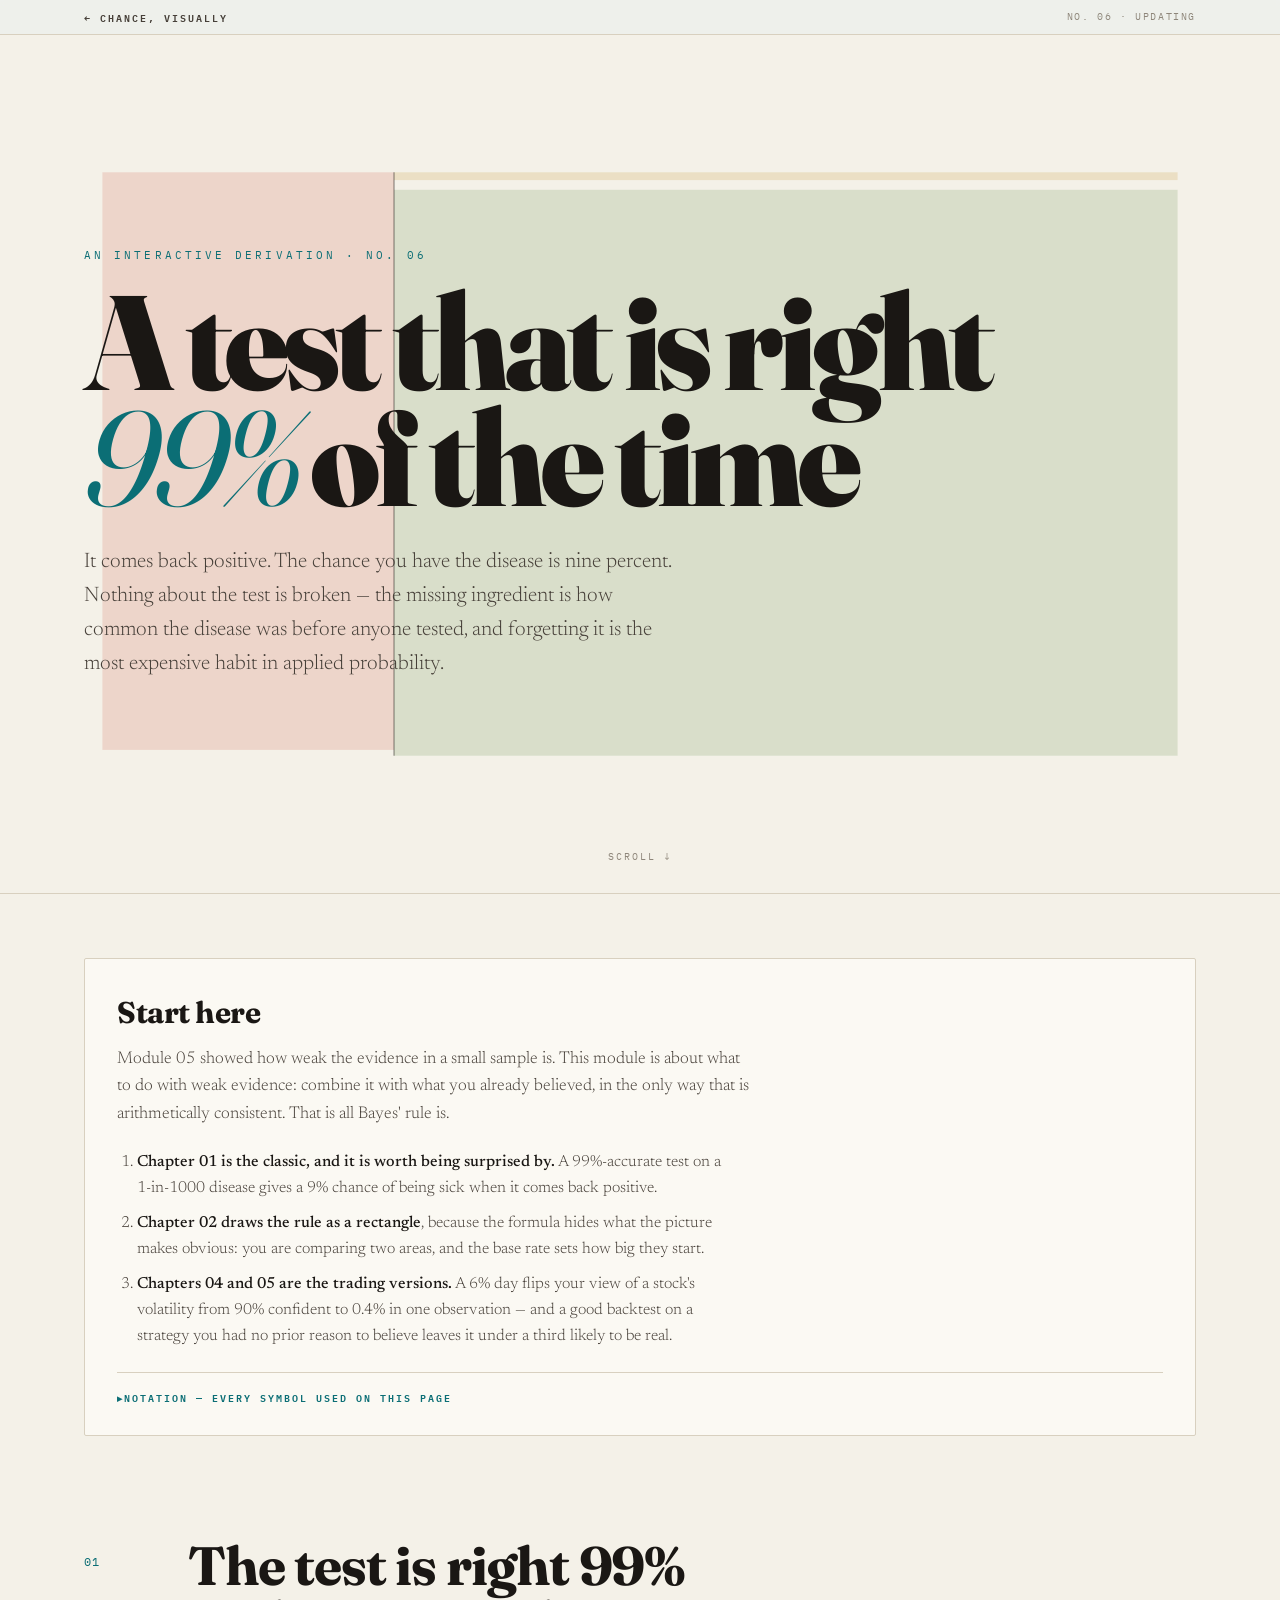
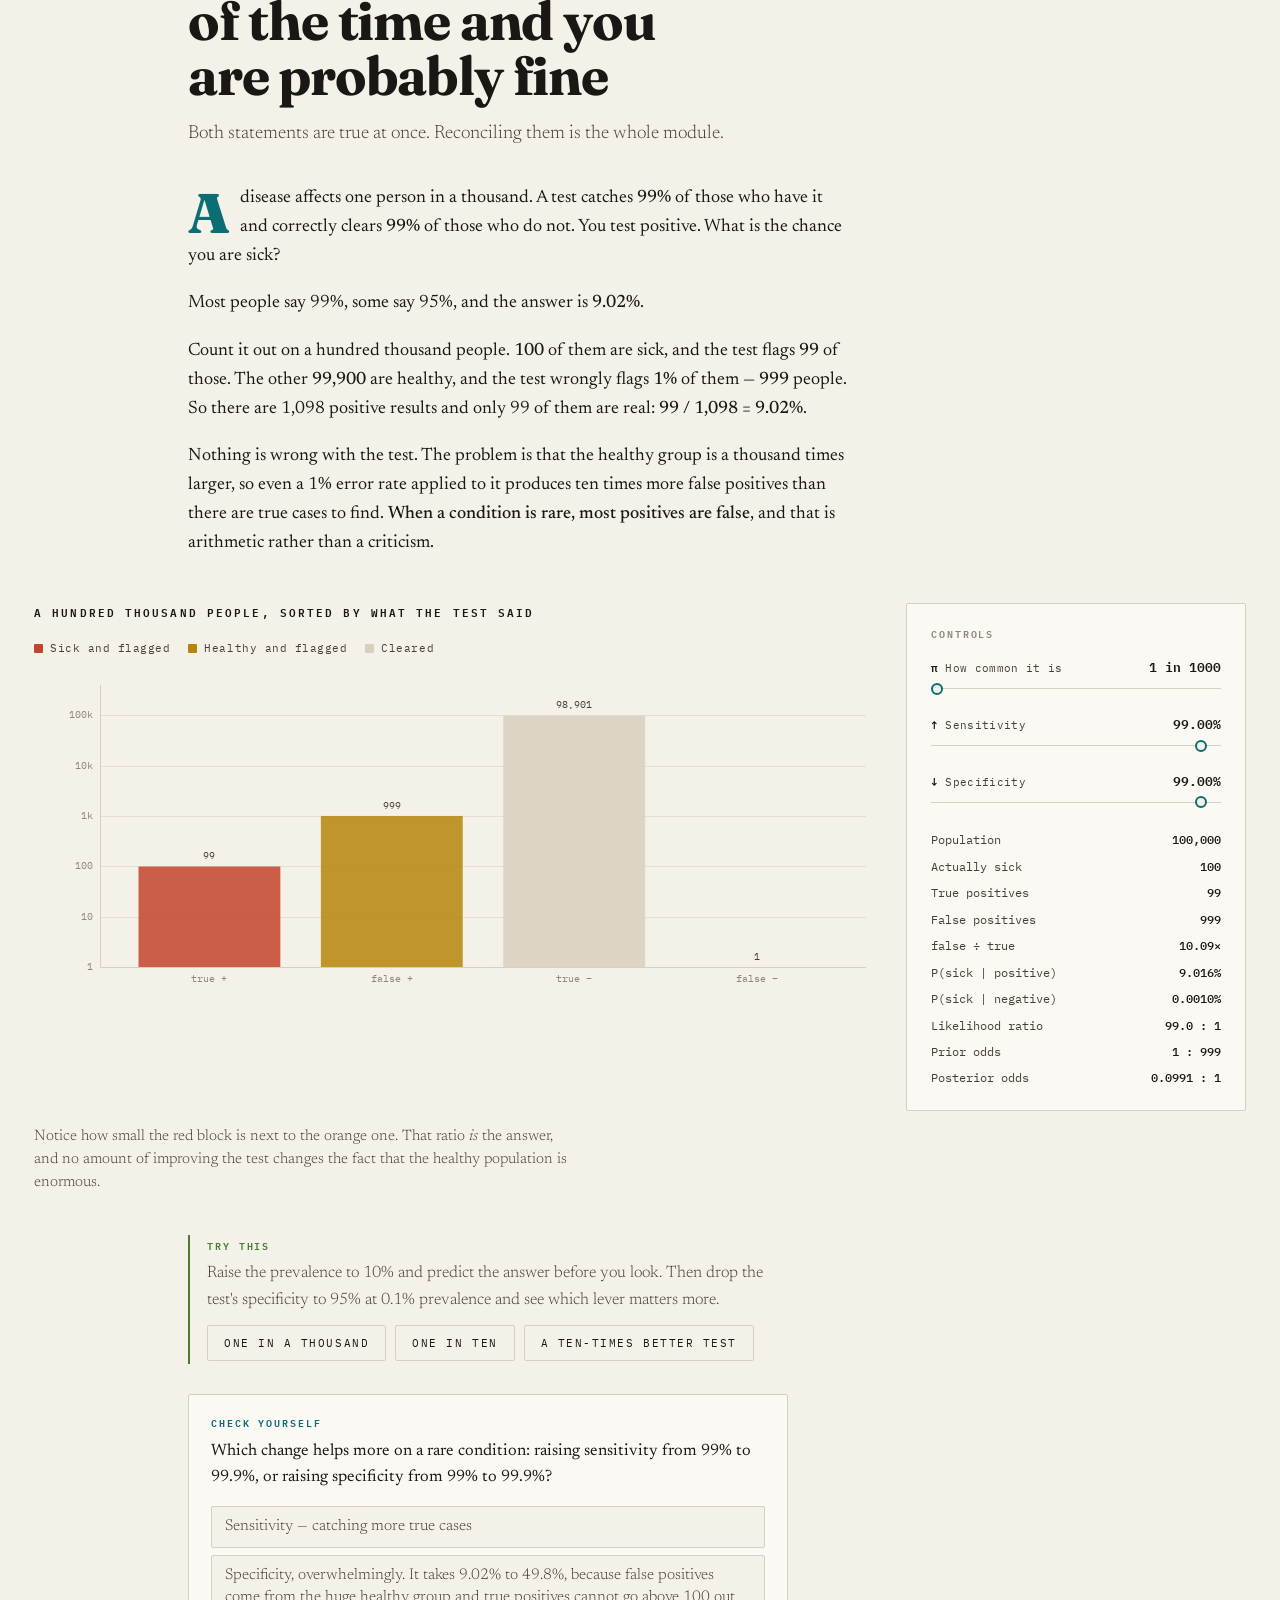
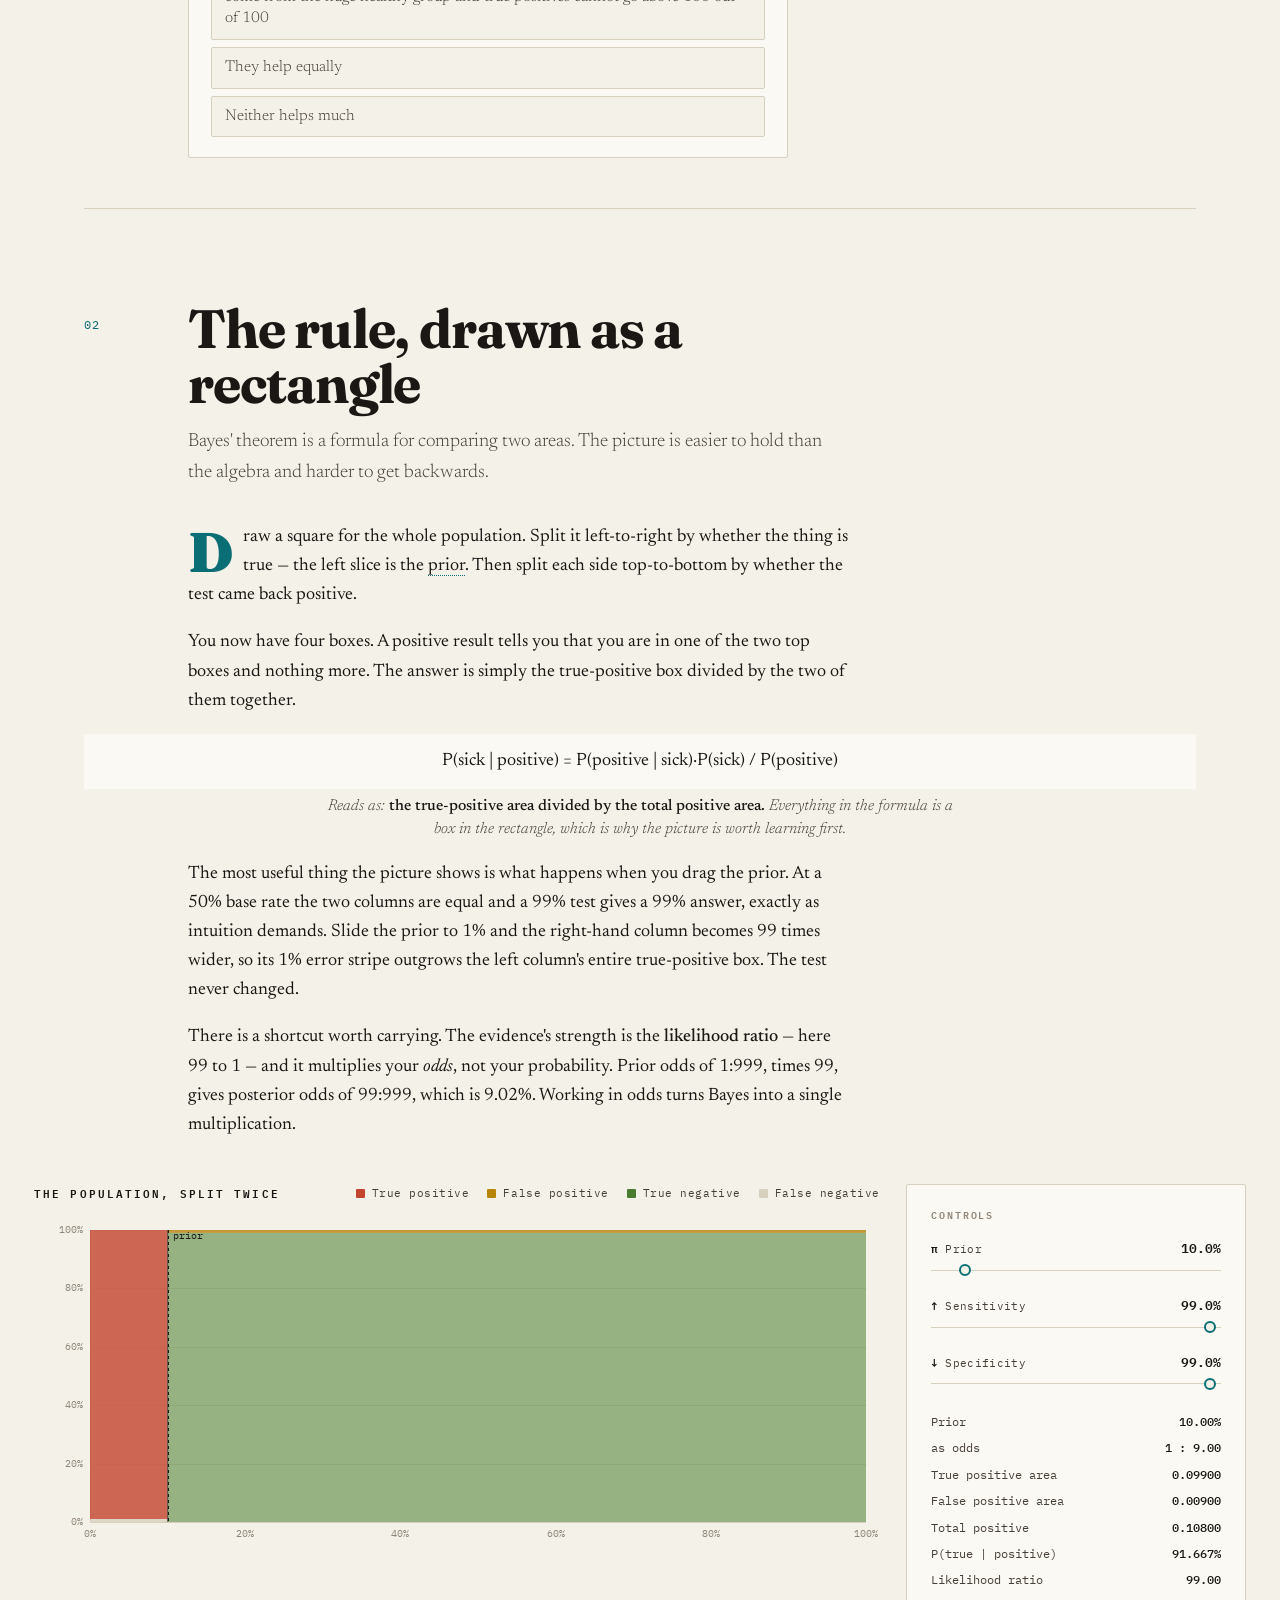
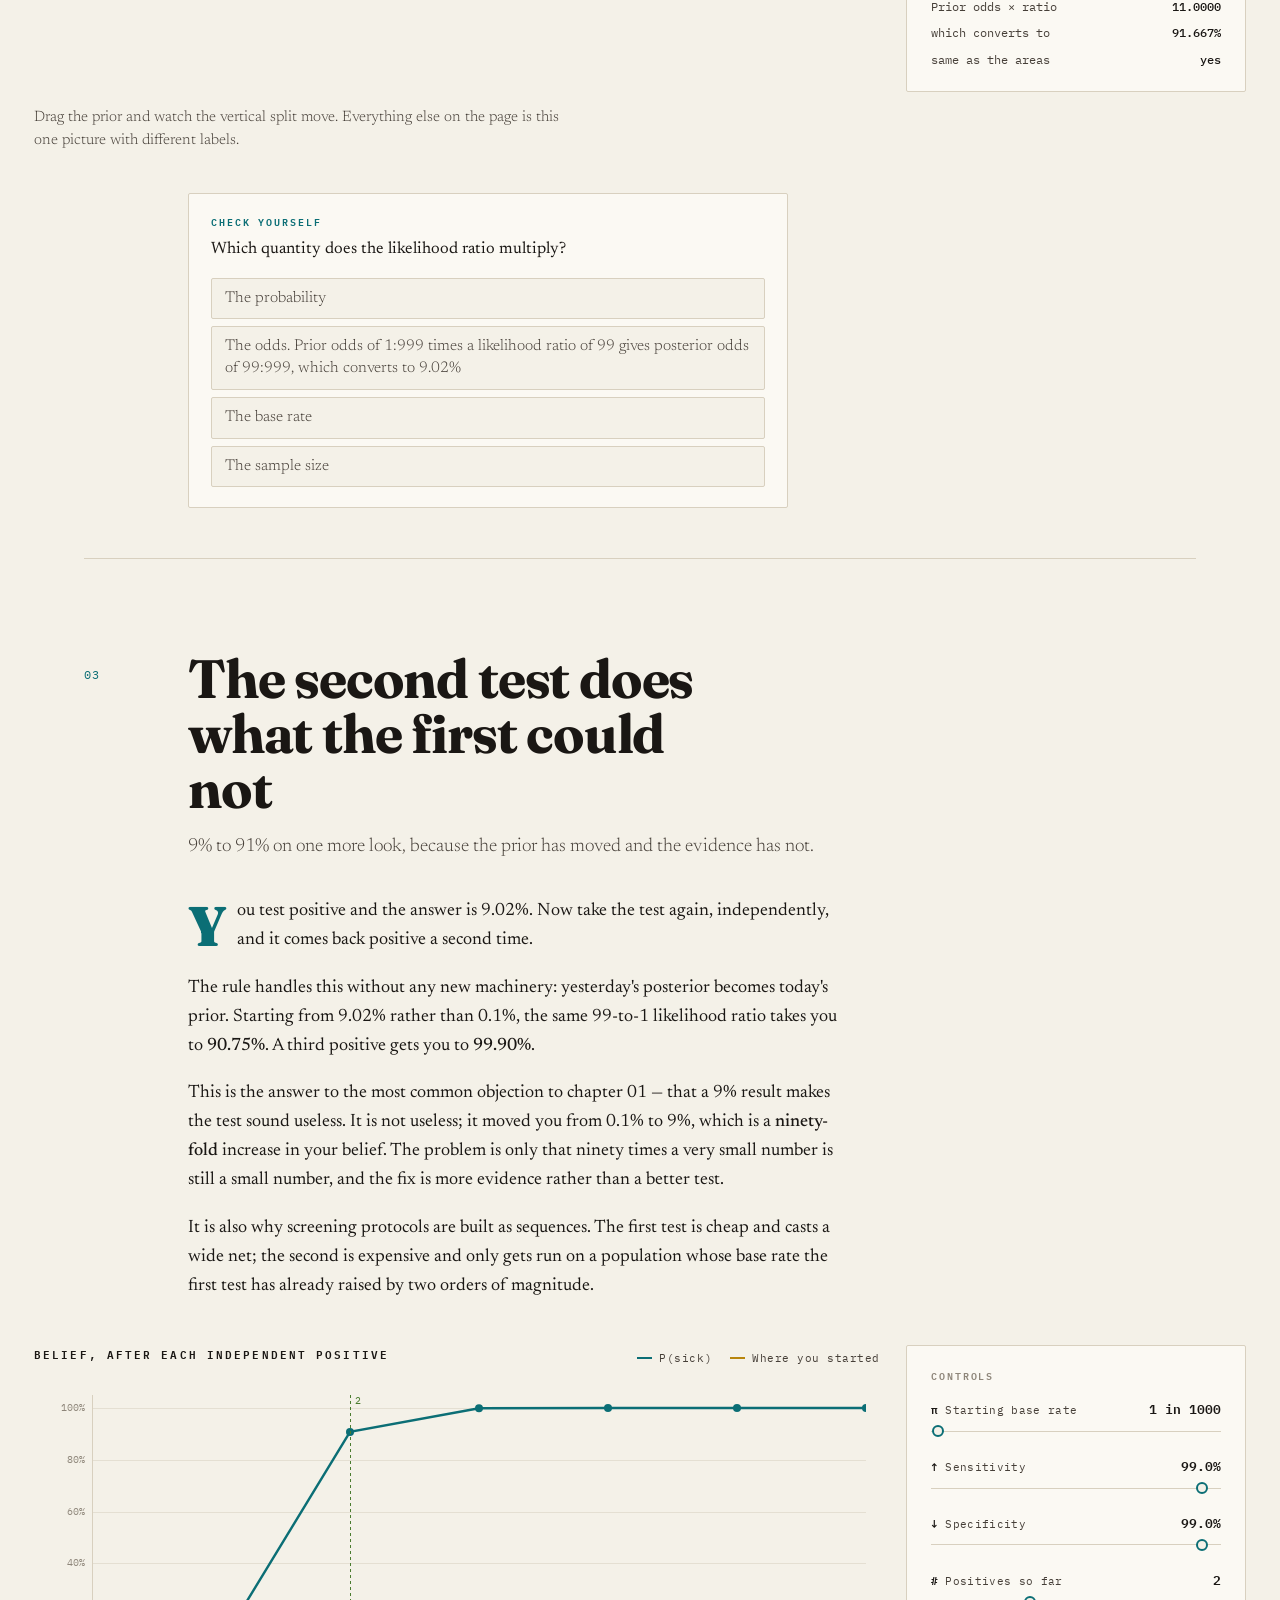
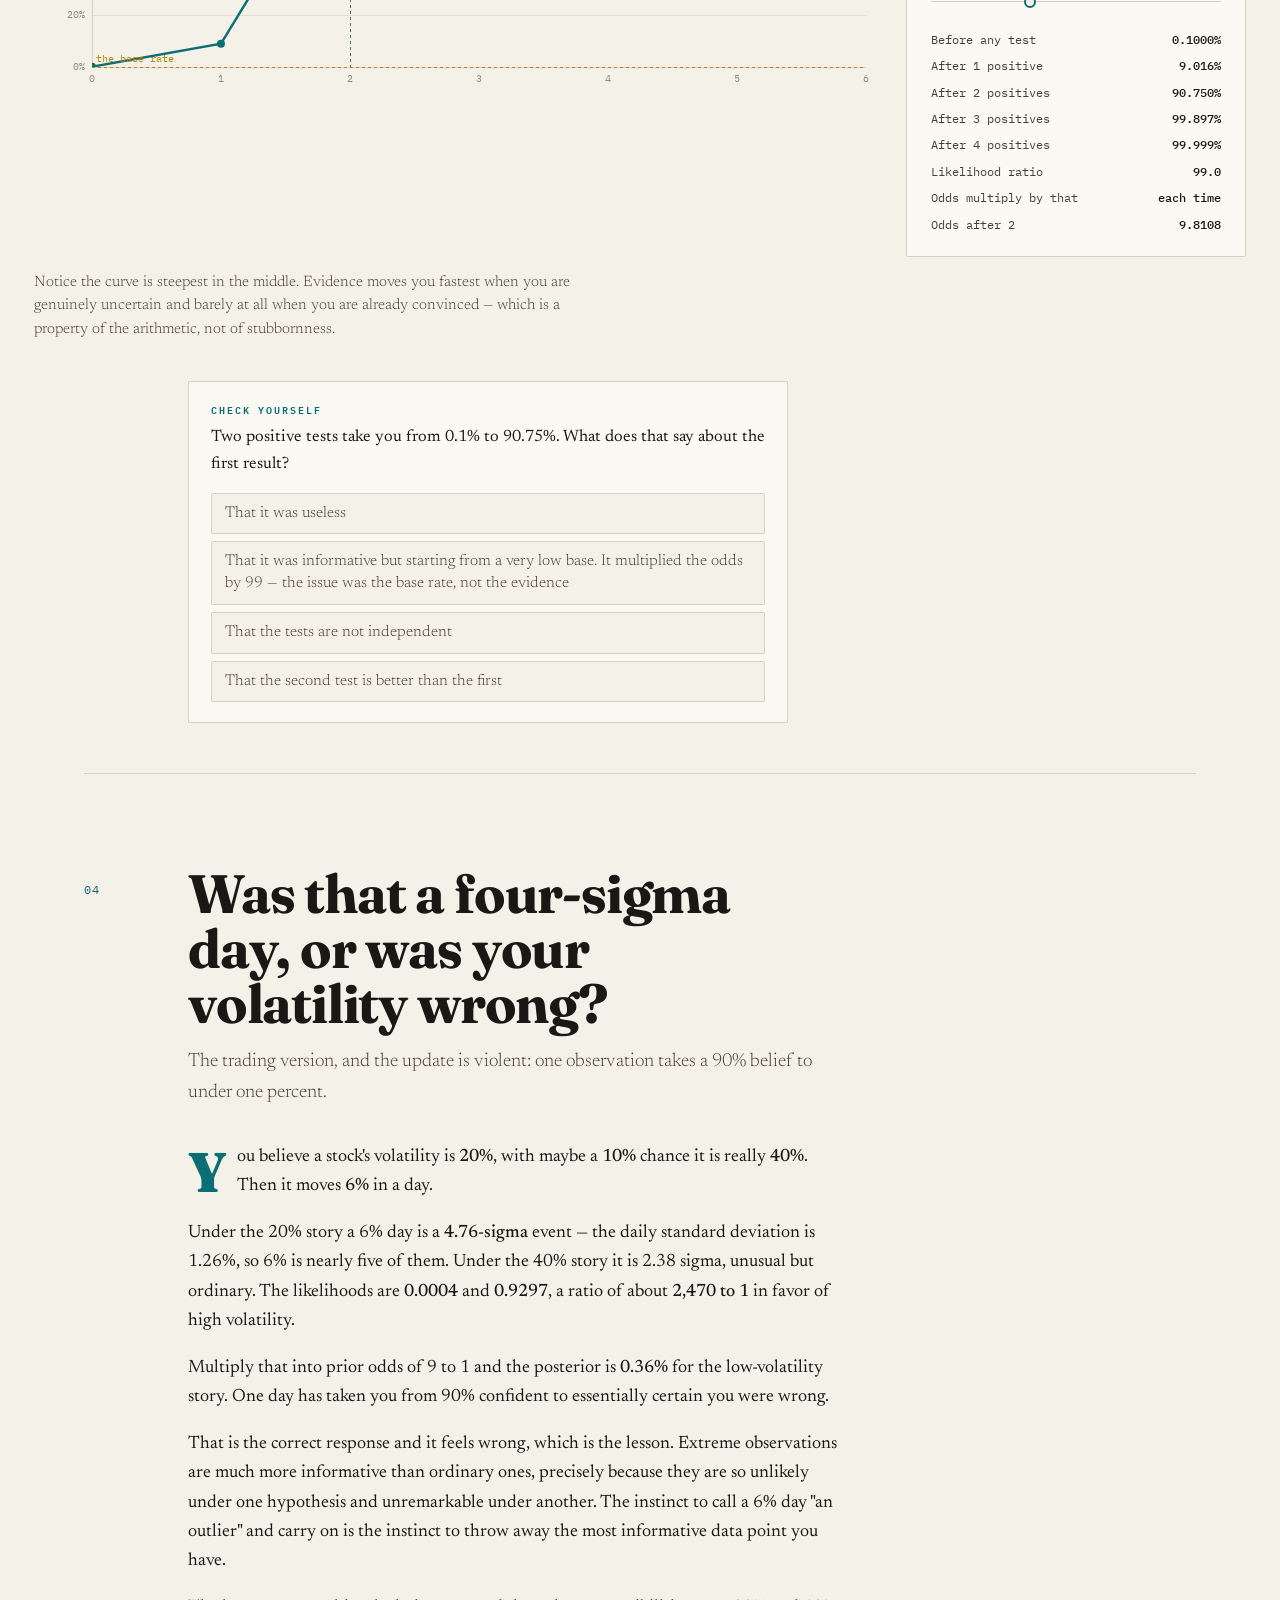
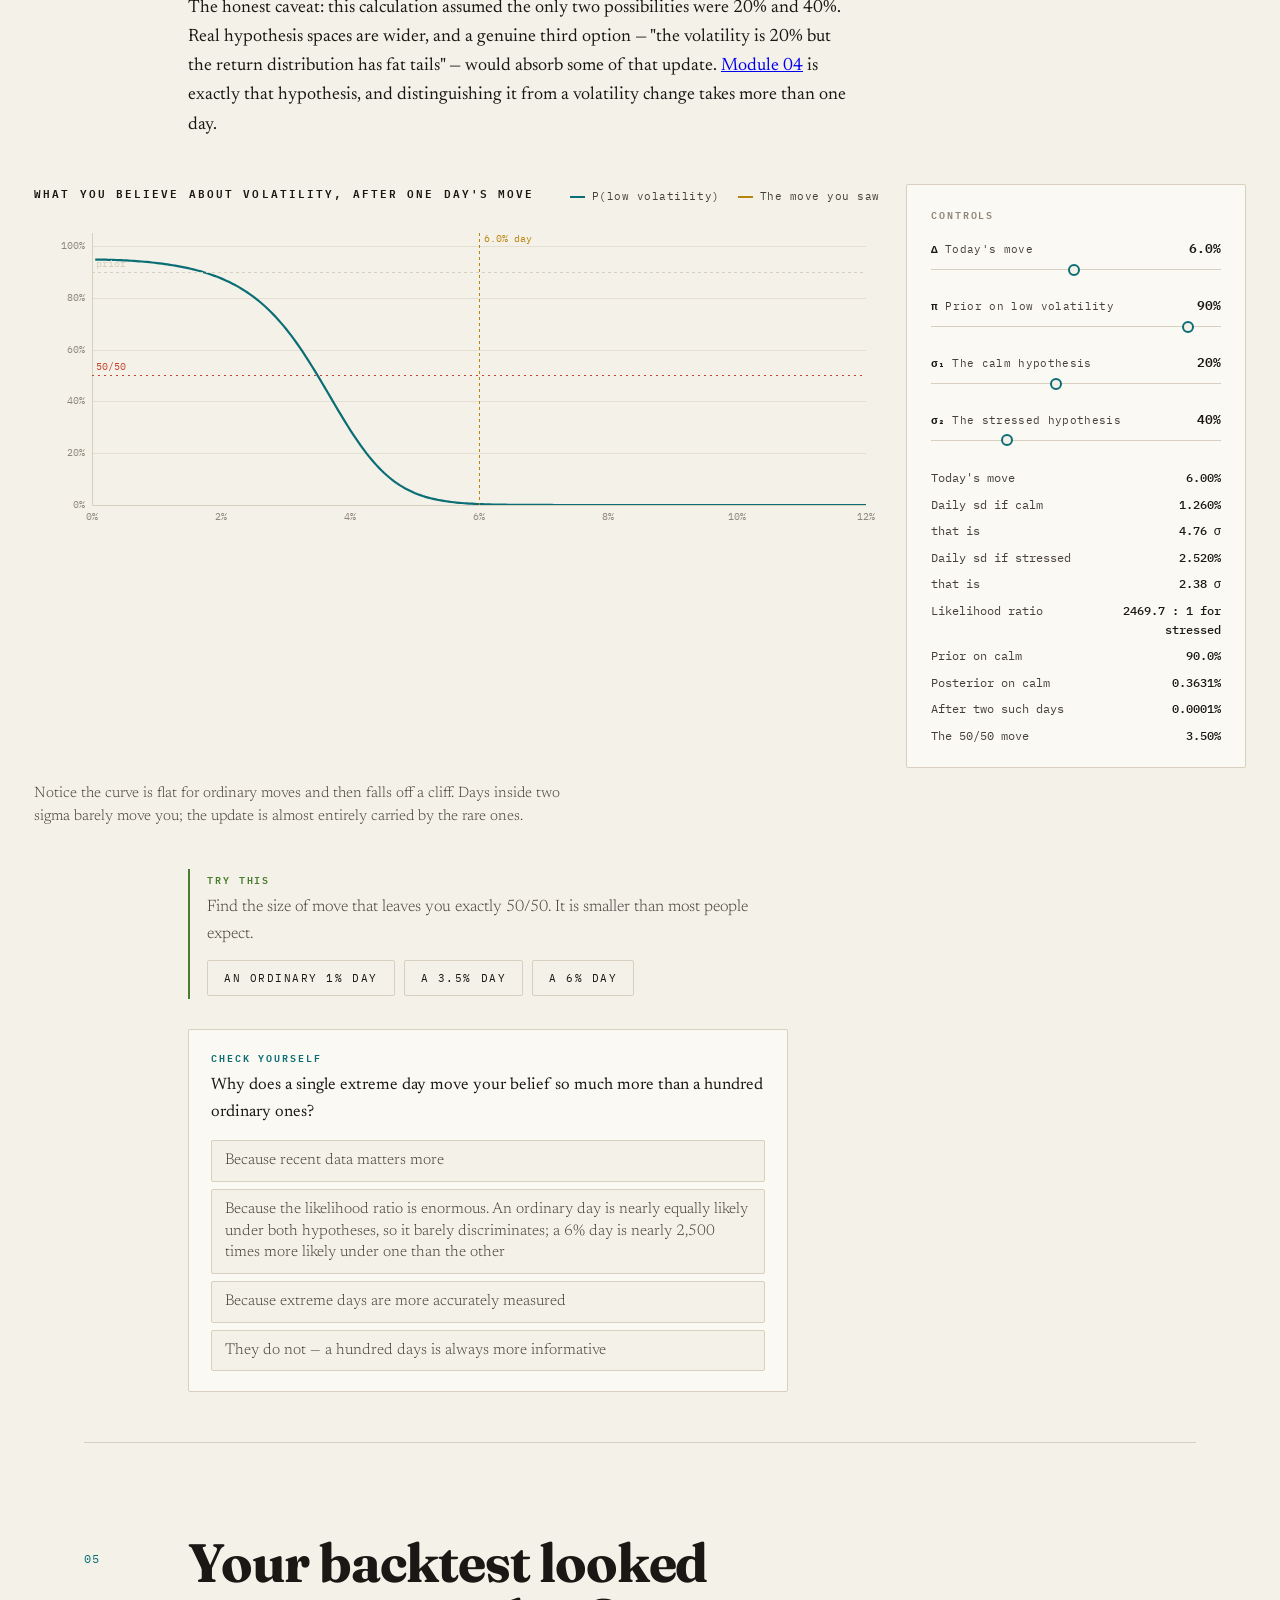
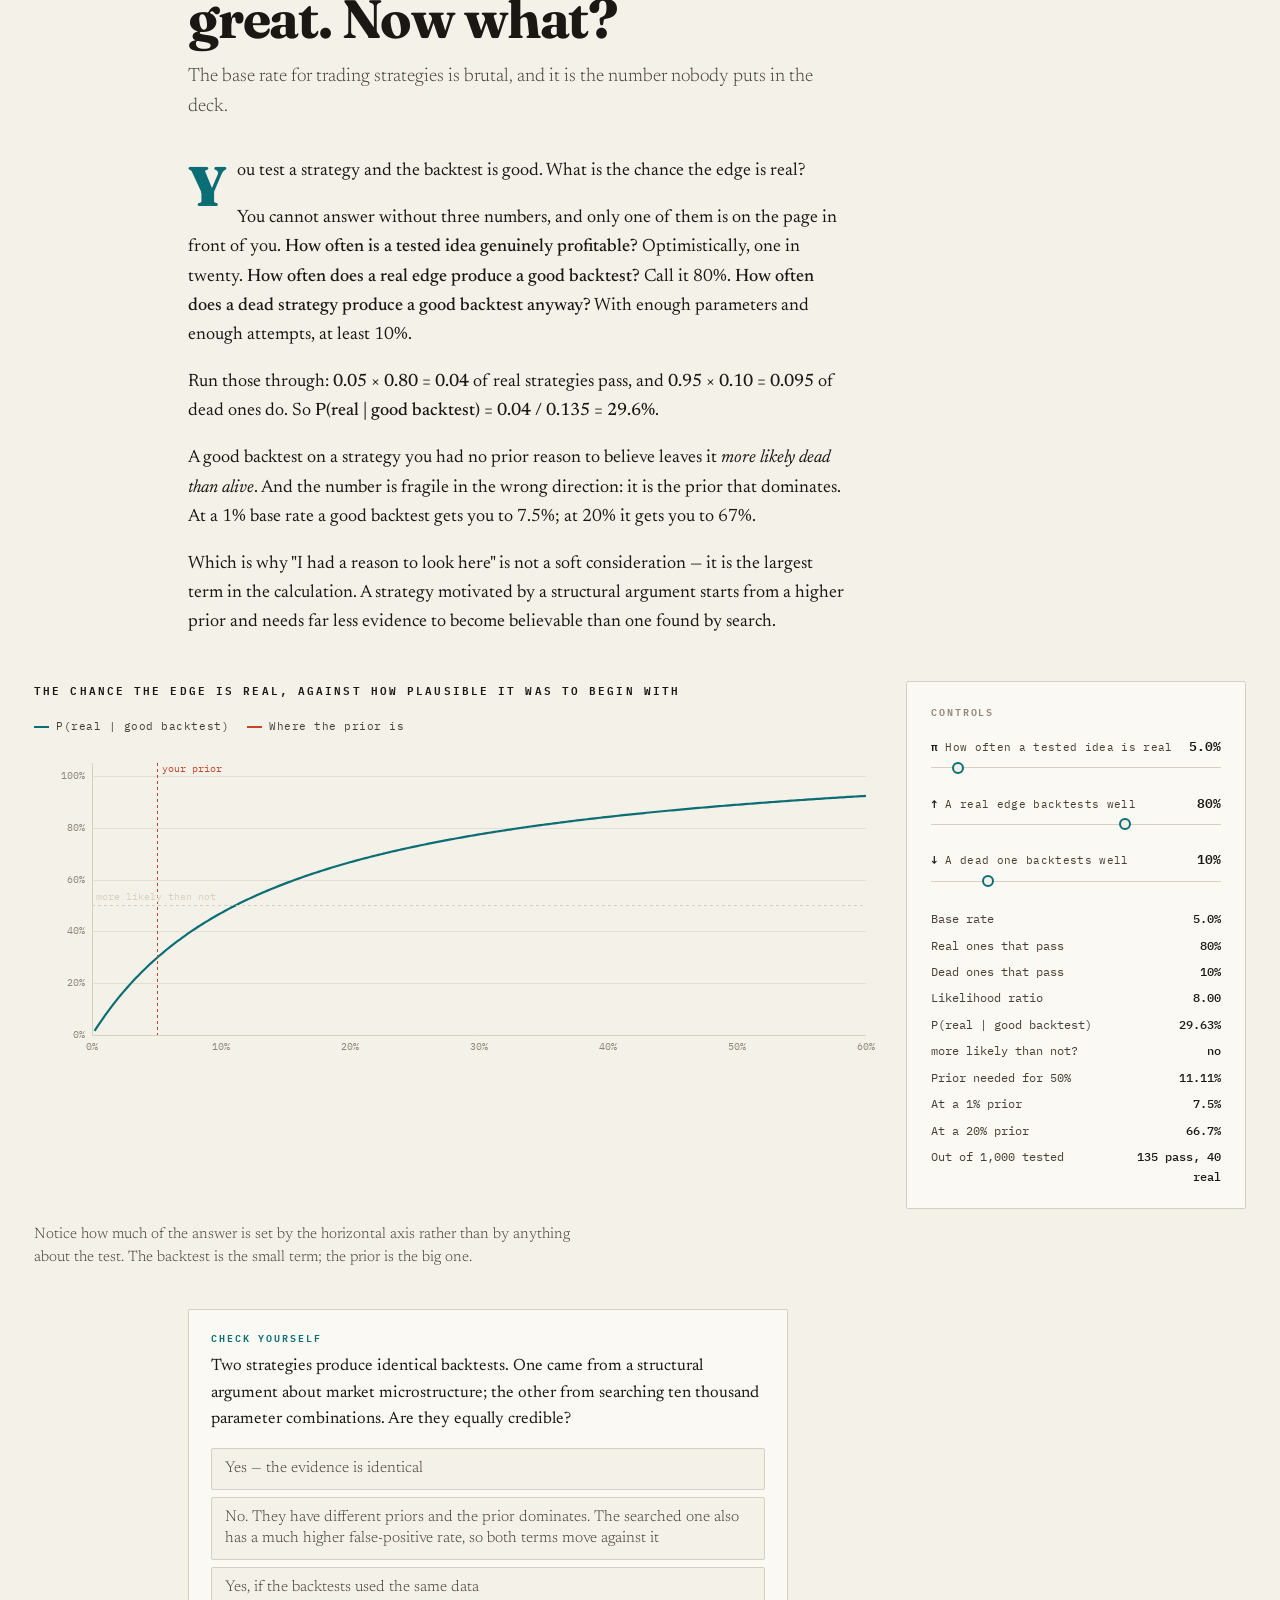
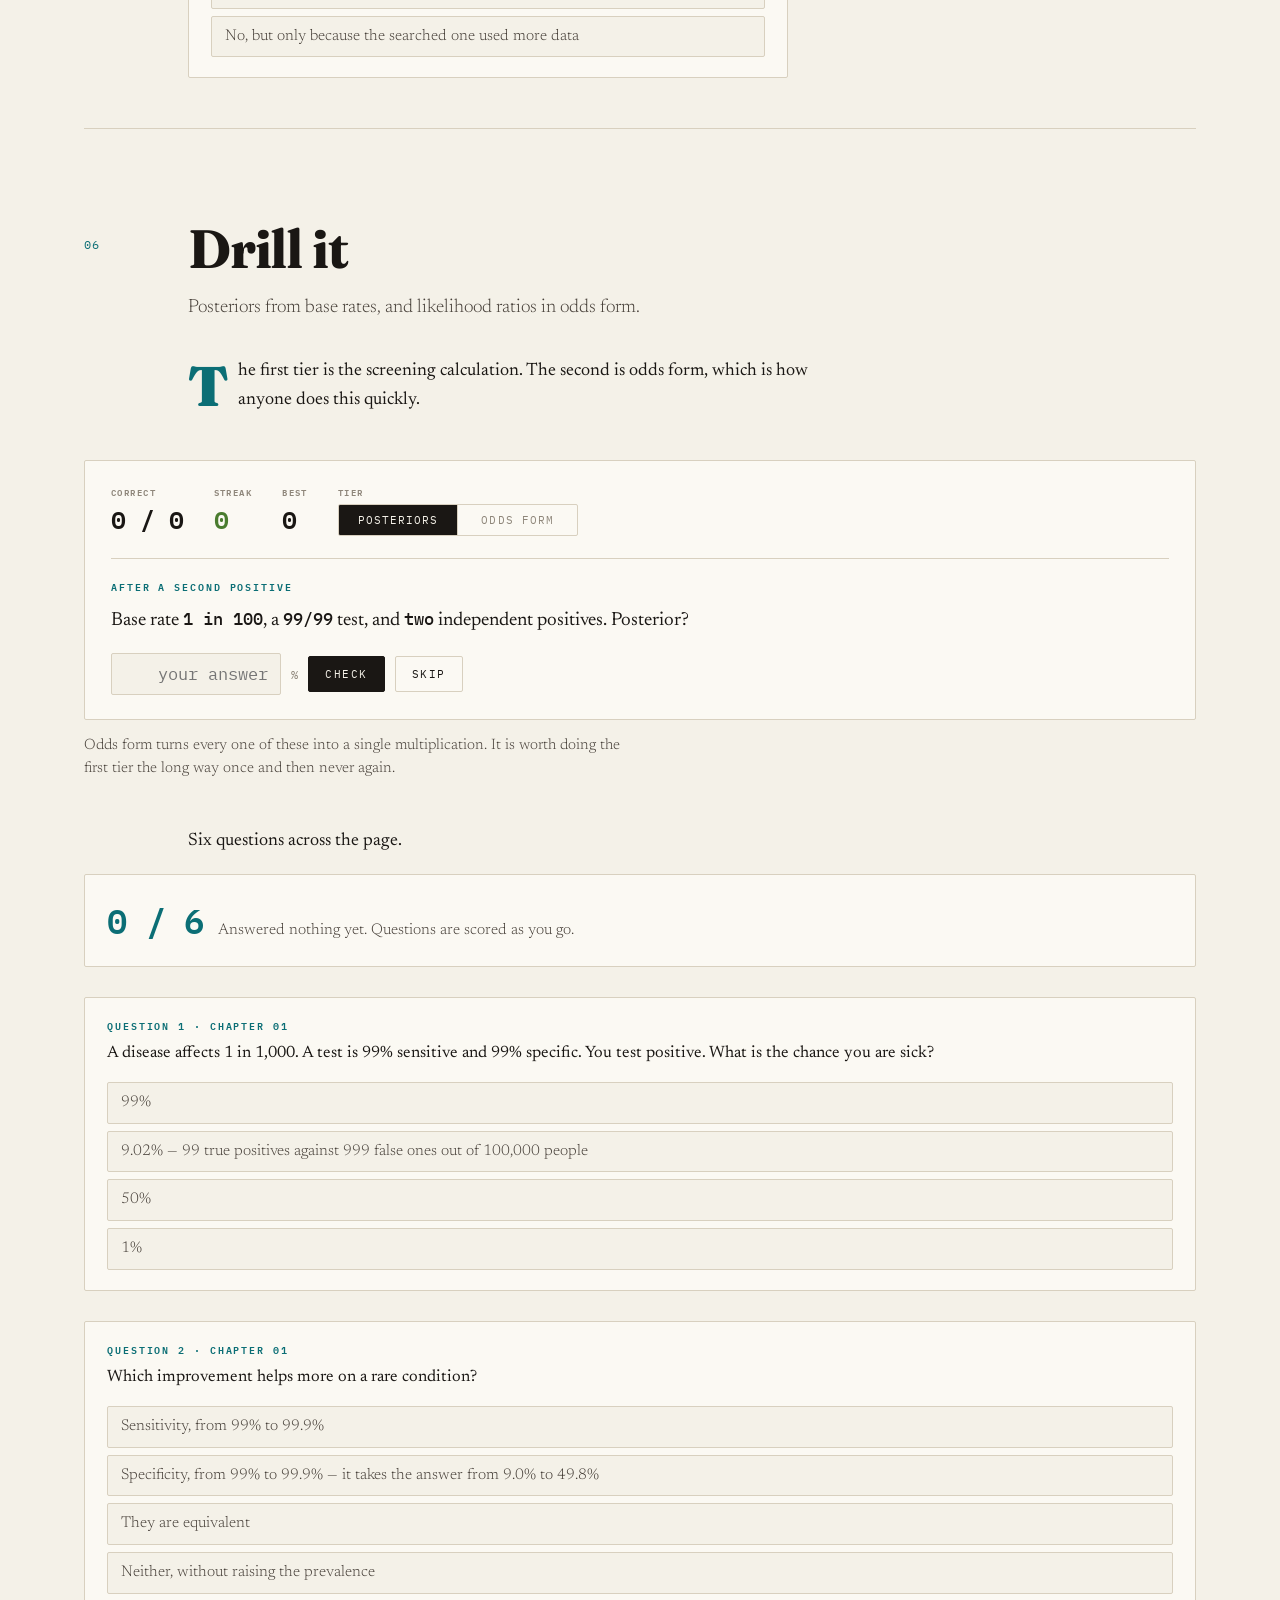
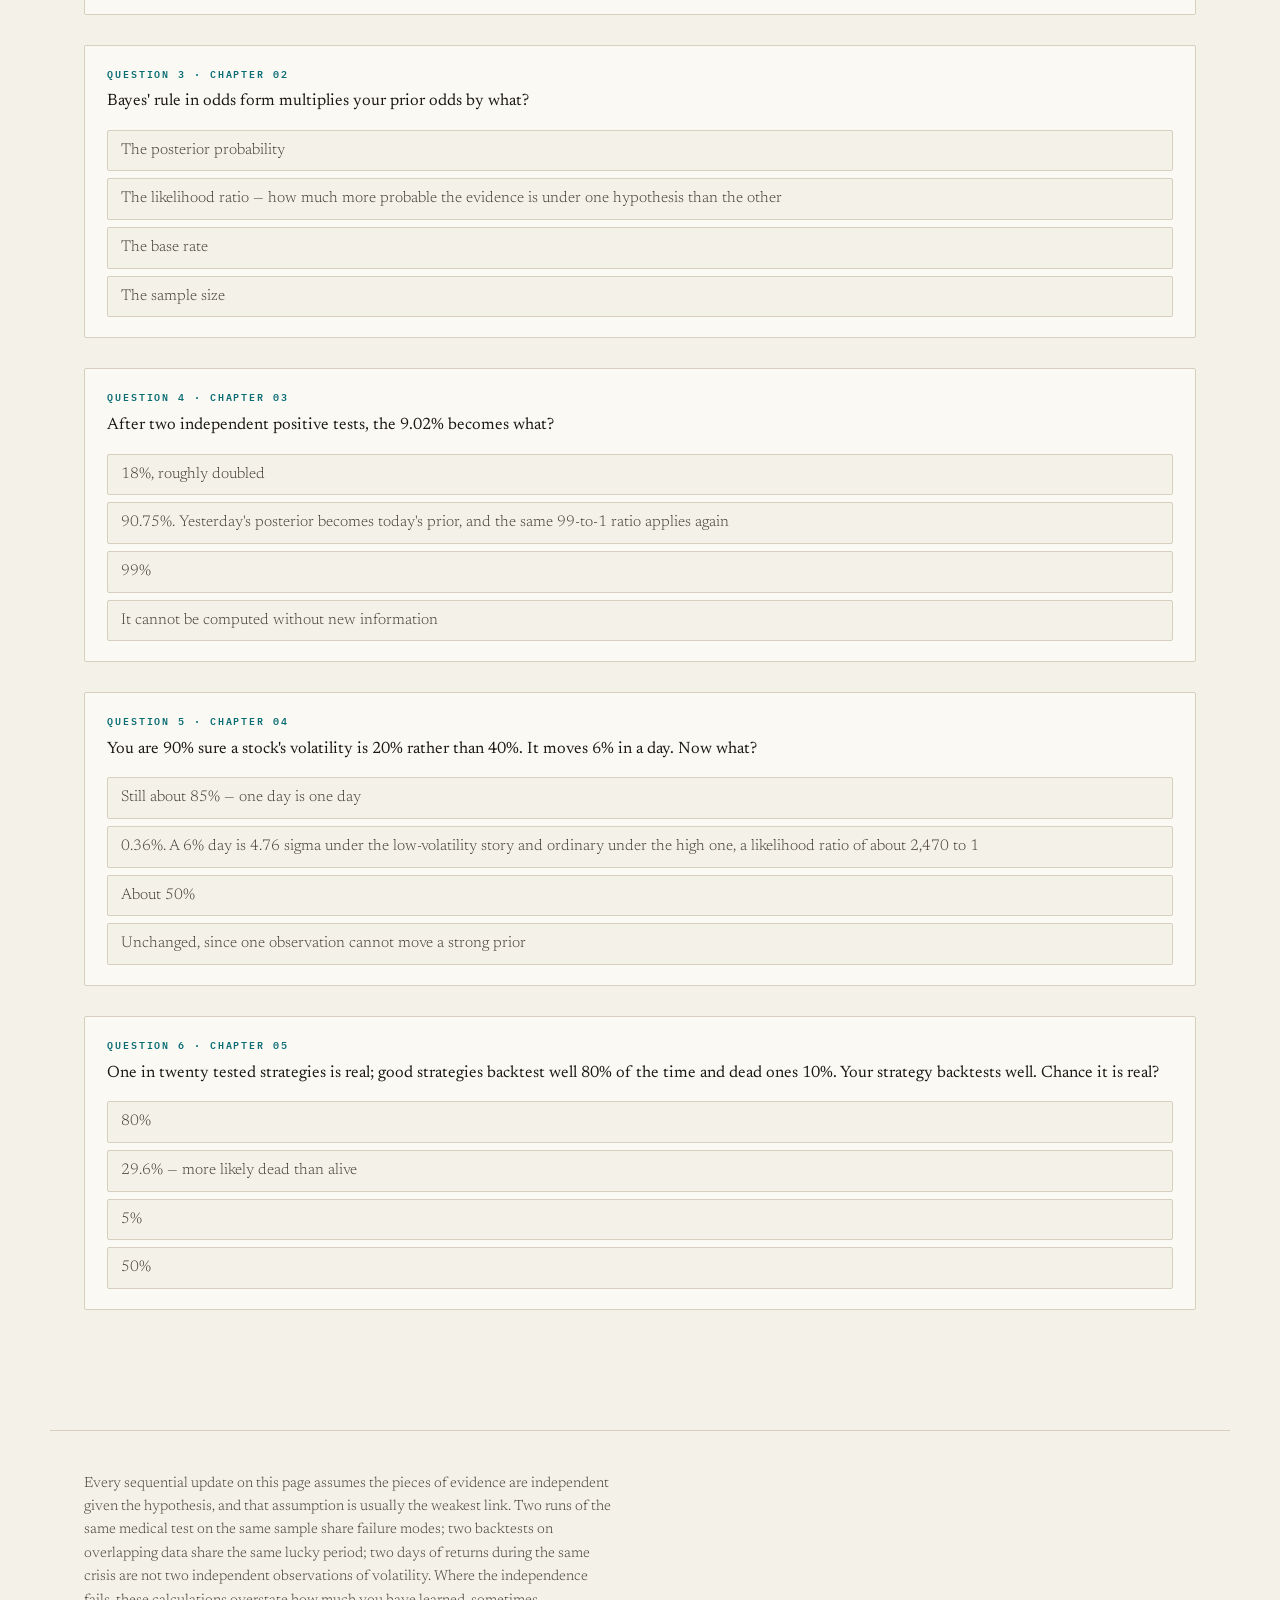
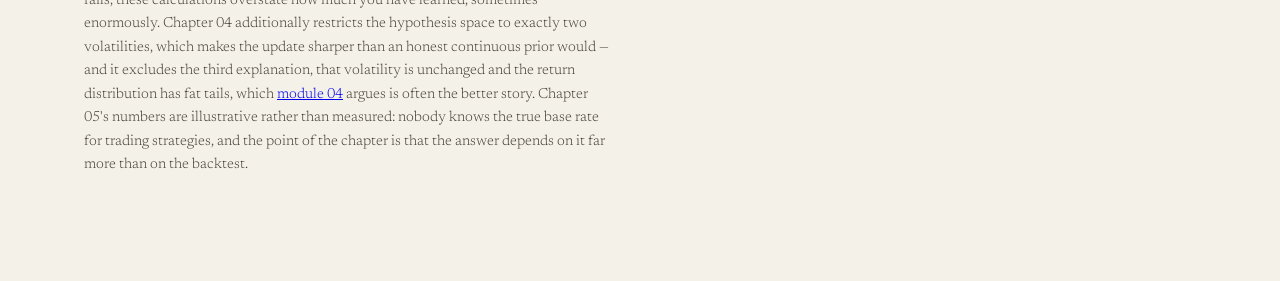
==== docs/bayes.html @ 305599d7 "Modules 04, 05 and 06 ## 04 · Five Shapes, and What Each Is For  Prices multiply rather than add, so" ====
<!DOCTYPE html>
<html lang="en">
<head>
<meta charset="utf-8">
<meta name="viewport" content="width=device-width, initial-scale=1, viewport-fit=cover">
<meta name="color-scheme" content="light">
<meta name="theme-color" content="#F4F1E8">
<title>Updating on Evidence — Chance, visually</title>
<meta name="description" content="Bayes as a rectangle rather than a formula. Why a 99%-accurate test on a rare condition gives a 9% answer, why one 6% day flips a volatility view, and why a good backtest leaves a strategy more likely dead than alive.">
<meta property="og:type" content="article">
<meta property="og:title" content="Updating on Evidence — Chance, visually">
<meta property="og:description" content="Bayes as a rectangle rather than a formula. Why a 99%-accurate test on a rare condition gives a 9% answer, why one 6% day flips a volatility view, and why a good backtest leaves a strategy more likely dead than alive.">
<link rel="icon" href="data:image/svg+xml,<svg xmlns='http://www.w3.org/2000/svg' viewBox='0 0 32 32'><rect width='32' height='32' fill='%23F4F1E8'/><rect x='5' y='19' width='4' height='7' fill='%230B6E75'/><rect x='11' y='12' width='4' height='14' fill='%230B6E75'/><rect x='17' y='7' width='4' height='19' fill='%230B6E75'/><rect x='23' y='16' width='4' height='10' fill='%230B6E75'/></svg>">
<link rel="preconnect" href="https://fonts.googleapis.com">
<link rel="preconnect" href="https://fonts.gstatic.com" crossorigin>
<link href="https://fonts.googleapis.com/css2?family=Fraunces:opsz,wght@9..144,400;9..144,700;9..144,900&family=Newsreader:ital,opsz,wght@0,6..72,300;0,6..72,400;0,6..72,500;1,6..72,400&family=IBM+Plex+Mono:wght@400;500;600&display=swap" rel="stylesheet">
<link rel="stylesheet" href="assets/lab.css">
<link rel="stylesheet" href="assets/mobile.css">
<link rel="manifest" href="manifest.webmanifest">
<link rel="apple-touch-icon" href="icons/apple-touch-icon.png">
<meta name="apple-mobile-web-app-capable" content="yes">
<meta name="apple-mobile-web-app-status-bar-style" content="default">
<meta name="apple-mobile-web-app-title" content="Chance">
<meta name="mobile-web-app-capable" content="yes">
</head>
<body>
<header class="serieshead">
  <div class="in">
    <a class="home" href="index.html">← Chance, visually</a>
    <span class="num">No. 06 · Updating</span>
  </div>
</header>

<div class="progress" id="prog"></div>
<nav class="chapnav" id="chapnav" aria-label="Chapters">
  <a href="#c1"><span>The 99% test</span><i></i></a>
  <a href="#c2"><span>Bayes, as a rectangle</span><i></i></a>
  <a href="#c3"><span>A second look</span><i></i></a>
  <a href="#c4"><span>Was that four sigma?</span><i></i></a>
  <a href="#c5"><span>Does the strategy work?</span><i></i></a>
  <a href="#c6"><span>Drills</span><i></i></a>
</nav>

<div class="hero">
  <canvas id="heroCv" aria-hidden="true"></canvas>
  <div class="heroInner">
    <div class="eyebrow">An interactive derivation · No. 06</div>
    <h1>A test that is right <em>99%</em> of the time</h1>
    <p class="sub">It comes back positive. The chance you have the disease is nine percent. Nothing about the test is broken — the missing ingredient is how common the disease was before anyone tested, and forgetting it is the most expensive habit in applied probability.</p>
  </div>
  <div class="scrollcue">Scroll ↓</div>
</div>

<main>

<div class="orient">
  <h2>Start here</h2>
  <p class="lede">Module 05 showed how weak the evidence in a small sample is. This module is about what to do with weak evidence: combine it with what you already believed, in the only way that is arithmetically consistent. That is all Bayes' rule is.</p>
  <ol>
    <li><b>Chapter 01 is the classic, and it is worth being surprised by.</b> A 99%-accurate test on a 1-in-1000 disease gives a 9% chance of being sick when it comes back positive.</li>
    <li><b>Chapter 02 draws the rule as a rectangle</b>, because the formula hides what the picture makes obvious: you are comparing two areas, and the base rate sets how big they start.</li>
    <li><b>Chapters 04 and 05 are the trading versions.</b> A 6% day flips your view of a stock's volatility from 90% confident to 0.4% in one observation — and a good backtest on a strategy you had no prior reason to believe leaves it under a third likely to be real.</li>
  </ol>
  <details class="drop">
    <summary>Notation — every symbol used on this page</summary>
    <table class="ntab">
      <tr><td>Prior</td><td>What you believed before the evidence. Usually a base rate, and usually the thing people skip.</td></tr>
      <tr><td>Likelihood</td><td>How probable the evidence is under each hypothesis. Not the probability of the hypothesis.</td></tr>
      <tr><td>Posterior</td><td>What you believe after. The output of the rule.</td></tr>
      <tr><td>Base rate</td><td>How common something is in the population before you looked at this case.</td></tr>
      <tr><td>Sensitivity</td><td>The chance a test catches a true case. P(positive | sick).</td></tr>
      <tr><td>Specificity</td><td>The chance a test clears a healthy one. P(negative | not sick).</td></tr>
      <tr><td>False positive</td><td>A positive result on a case that is not real. On a rare condition these outnumber the true ones.</td></tr>
      <tr><td>Likelihood ratio</td><td>One hypothesis's likelihood divided by another's. How much the evidence moves you, independent of what you believed.</td></tr>
    </table>
  </details>
</div>

<!-- ══════════ 01 ══════════ -->
<section class="chapter" id="c1">
  <div class="chead">
    <div class="cnum">01</div>
    <h2>The test is right 99% of the time and you are probably fine</h2>
    <p class="dek">Both statements are true at once. Reconciling them is the whole module.</p>
  </div>

  <div class="prose">
    <p class="lead">A disease affects one person in a thousand. A test catches <b>99%</b> of those who have it and correctly clears <b>99%</b> of those who do not. You test positive. What is the chance you are sick?</p>
    <p>Most people say 99%, some say 95%, and the answer is <b>9.02%</b>.</p>
    <p>Count it out on a hundred thousand people. <b>100</b> of them are sick, and the test flags <b>99</b> of those. The other <b>99,900</b> are healthy, and the test wrongly flags <b>1%</b> of them — <b>999</b> people. So there are 1,098 positive results and only 99 of them are real: <b>99 / 1,098 = 9.02%</b>.</p>
    <p>Nothing is wrong with the test. The problem is that the healthy group is a thousand times larger, so even a 1% error rate applied to it produces ten times more false positives than there are true cases to find. <b>When a condition is rare, most positives are false</b>, and that is arithmetic rather than a criticism.</p>
  </div>

  <figure class="bleed">
    <div class="split wide">
      <div>
        <div class="figtop">
          <h3>A hundred thousand people, sorted by what the test said</h3>
          <span class="legend" style="margin:0">
            <span><i class="sw" style="background:var(--verm)"></i>Sick and flagged</span>
            <span><i class="sw" style="background:var(--ochre)"></i>Healthy and flagged</span>
            <span><i class="sw" style="background:var(--hair)"></i>Cleared</span>
          </span>
        </div>
        <canvas id="cv1" height="320"></canvas>
      </div>
      <div class="rail panel">
        <h4>Controls</h4>
        <div id="ctl1"></div>
        <div class="kv" style="margin-top:20px" id="kv1"></div>
      </div>
    </div>
    <figcaption>Notice how small the red block is next to the orange one. That ratio <em>is</em> the answer, and no amount of improving the test changes the fact that the healthy population is enormous.</figcaption>
  </figure>

  <div class="try">
    <span class="lab">Try this</span>
    <p>Raise the prevalence to 10% and predict the answer before you look. Then drop the test's specificity to 95% at 0.1% prevalence and see which lever matters more.</p>
    <div class="btnrow">
      <button class="act ghost" data-preset="c1" data-patch='{"prev":0.001,"spec":0.99}' data-focus="cv1">One in a thousand</button>
      <button class="act ghost" data-preset="c1" data-patch='{"prev":0.10,"spec":0.99}' data-focus="cv1">One in ten</button>
      <button class="act ghost" data-preset="c1" data-patch='{"prev":0.001,"spec":0.999}' data-focus="cv1">A ten-times better test</button>
    </div>
  </div>

  <div class="check">
    <span class="lab">Check yourself</span>
    <p class="q">Which change helps more on a rare condition: raising sensitivity from 99% to 99.9%, or raising specificity from 99% to 99.9%?</p>
    <div class="opts">
      <button>Sensitivity — catching more true cases</button>
      <button data-ok="1">Specificity, overwhelmingly. It takes 9.02% to 49.8%, because false positives come from the huge healthy group and true positives cannot go above 100 out of 100</button>
      <button>They help equally</button>
      <button>Neither helps much</button>
    </div>
    <div class="ans"><b>Specificity, and it is not close.</b> Sensitivity can only recover the one true case in a hundred you were missing; specificity removes nine hundred of the false ones. On rare conditions the false positive rate is the entire ballgame, which is why screening programs are judged on it and why "the test is 99% accurate" is a sentence that hides the number that matters.</div>
  </div>
</section>

<!-- ══════════ 02 ══════════ -->
<section class="chapter" id="c2">
  <div class="chead">
    <div class="cnum">02</div>
    <h2>The rule, drawn as a rectangle</h2>
    <p class="dek">Bayes' theorem is a formula for comparing two areas. The picture is easier to hold than the algebra and harder to get backwards.</p>
  </div>

  <div class="prose">
    <p class="lead">Draw a square for the whole population. Split it left-to-right by whether the thing is true — the left slice is the <span class="term" data-t="Prior" data-def="What you believed before seeing the evidence. In a screening problem it is the base rate; in a trading problem it is how often the thing you are testing for is real.">prior</span>. Then split each side top-to-bottom by whether the test came back positive.</p>
    <p>You now have four boxes. A positive result tells you that you are in one of the two top boxes and nothing more. The answer is simply the true-positive box divided by the two of them together.</p>
  </div>

  <div class="mline">P(sick | positive) = P(positive | sick)·P(sick) / P(positive)</div>
  <p class="mread">Reads as: <b>the true-positive area divided by the total positive area.</b> Everything in the formula is a box in the rectangle, which is why the picture is worth learning first.</p>

  <div class="prose">
    <p>The most useful thing the picture shows is what happens when you drag the prior. At a 50% base rate the two columns are equal and a 99% test gives a 99% answer, exactly as intuition demands. Slide the prior to 1% and the right-hand column becomes 99 times wider, so its 1% error stripe outgrows the left column's entire true-positive box. The test never changed.</p>
    <p>There is a shortcut worth carrying. The evidence's strength is the <b>likelihood ratio</b> — here 99 to 1 — and it multiplies your <em>odds</em>, not your probability. Prior odds of 1:999, times 99, gives posterior odds of 99:999, which is 9.02%. Working in odds turns Bayes into a single multiplication.</p>
  </div>

  <figure class="bleed">
    <div class="split wide">
      <div>
        <div class="figtop">
          <h3>The population, split twice</h3>
          <span class="legend" style="margin:0">
            <span><i class="sw" style="background:var(--verm)"></i>True positive</span>
            <span><i class="sw" style="background:var(--ochre)"></i>False positive</span>
            <span><i class="sw" style="background:var(--moss)"></i>True negative</span>
            <span><i class="sw" style="background:var(--hair)"></i>False negative</span>
          </span>
        </div>
        <canvas id="cv2" height="330"></canvas>
      </div>
      <div class="rail panel">
        <h4>Controls</h4>
        <div id="ctl2"></div>
        <div class="kv" style="margin-top:20px" id="kv2"></div>
      </div>
    </div>
    <figcaption>Drag the prior and watch the vertical split move. Everything else on the page is this one picture with different labels.</figcaption>
  </figure>

  <div class="check">
    <span class="lab">Check yourself</span>
    <p class="q">Which quantity does the likelihood ratio multiply?</p>
    <div class="opts">
      <button>The probability</button>
      <button data-ok="1">The odds. Prior odds of 1:999 times a likelihood ratio of 99 gives posterior odds of 99:999, which converts to 9.02%</button>
      <button>The base rate</button>
      <button>The sample size</button>
    </div>
    <div class="ans"><b>The odds, which is why odds are the natural currency of evidence.</b> In odds form Bayes is a multiplication and nothing else, and independent pieces of evidence just multiply in sequence. It is also why <a href="odds.html">module 01</a>'s notations were worth learning — betting odds and evidential odds are the same object.</div>
  </div>
</section>

<!-- ══════════ 03 ══════════ -->
<section class="chapter" id="c3">
  <div class="chead">
    <div class="cnum">03</div>
    <h2>The second test does what the first could not</h2>
    <p class="dek">9% to 91% on one more look, because the prior has moved and the evidence has not.</p>
  </div>

  <div class="prose">
    <p class="lead">You test positive and the answer is 9.02%. Now take the test again, independently, and it comes back positive a second time.</p>
    <p>The rule handles this without any new machinery: yesterday's posterior becomes today's prior. Starting from 9.02% rather than 0.1%, the same 99-to-1 likelihood ratio takes you to <b>90.75%</b>. A third positive gets you to <b>99.90%</b>.</p>
    <p>This is the answer to the most common objection to chapter 01 — that a 9% result makes the test sound useless. It is not useless; it moved you from 0.1% to 9%, which is a <b>ninety-fold</b> increase in your belief. The problem is only that ninety times a very small number is still a small number, and the fix is more evidence rather than a better test.</p>
    <p>It is also why screening protocols are built as sequences. The first test is cheap and casts a wide net; the second is expensive and only gets run on a population whose base rate the first test has already raised by two orders of magnitude.</p>
  </div>

  <figure class="bleed">
    <div class="split wide">
      <div>
        <div class="figtop">
          <h3>Belief, after each independent positive</h3>
          <span class="legend" style="margin:0">
            <span><i class="swl" style="background:var(--blue)"></i>P(sick)</span>
            <span><i class="swl" style="background:var(--ochre)"></i>Where you started</span>
          </span>
        </div>
        <canvas id="cv3" height="310"></canvas>
      </div>
      <div class="rail panel">
        <h4>Controls</h4>
        <div id="ctl3"></div>
        <div class="kv" style="margin-top:20px" id="kv3"></div>
      </div>
    </div>
    <figcaption>Notice the curve is steepest in the middle. Evidence moves you fastest when you are genuinely uncertain and barely at all when you are already convinced — which is a property of the arithmetic, not of stubbornness.</figcaption>
  </figure>

  <div class="check">
    <span class="lab">Check yourself</span>
    <p class="q">Two positive tests take you from 0.1% to 90.75%. What does that say about the first result?</p>
    <div class="opts">
      <button>That it was useless</button>
      <button data-ok="1">That it was informative but starting from a very low base. It multiplied the odds by 99 — the issue was the base rate, not the evidence</button>
      <button>That the tests are not independent</button>
      <button>That the second test is better than the first</button>
    </div>
    <div class="ans"><b>Informative, from a bad starting point.</b> The third answer is the right thing to <em>worry</em> about in practice — repeat tests on the same person often share a failure mode, and if they do, the second positive is worth far less than the arithmetic here assumes. Independence is the load-bearing assumption in every sequential update.</div>
  </div>
</section>

<!-- ══════════ 04 ══════════ -->
<section class="chapter" id="c4">
  <div class="chead">
    <div class="cnum">04</div>
    <h2>Was that a four-sigma day, or was your volatility wrong?</h2>
    <p class="dek">The trading version, and the update is violent: one observation takes a 90% belief to under one percent.</p>
  </div>

  <div class="prose">
    <p class="lead">You believe a stock's volatility is <b>20%</b>, with maybe a <b>10%</b> chance it is really <b>40%</b>. Then it moves <b>6%</b> in a day.</p>
    <p>Under the 20% story a 6% day is a <b>4.76-sigma</b> event — the daily standard deviation is 1.26%, so 6% is nearly five of them. Under the 40% story it is 2.38 sigma, unusual but ordinary. The likelihoods are <b>0.0004</b> and <b>0.9297</b>, a ratio of about <b>2,470 to 1</b> in favor of high volatility.</p>
    <p>Multiply that into prior odds of 9 to 1 and the posterior is <b>0.36%</b> for the low-volatility story. One day has taken you from 90% confident to essentially certain you were wrong.</p>
    <p>That is the correct response and it feels wrong, which is the lesson. Extreme observations are much more informative than ordinary ones, precisely because they are so unlikely under one hypothesis and unremarkable under another. The instinct to call a 6% day "an outlier" and carry on is the instinct to throw away the most informative data point you have.</p>
    <p>The honest caveat: this calculation assumed the only two possibilities were 20% and 40%. Real hypothesis spaces are wider, and a genuine third option — "the volatility is 20% but the return distribution has fat tails" — would absorb some of that update. <a href="dist.html">Module 04</a> is exactly that hypothesis, and distinguishing it from a volatility change takes more than one day.</p>
  </div>

  <figure class="bleed">
    <div class="split wide">
      <div>
        <div class="figtop">
          <h3>What you believe about volatility, after one day's move</h3>
          <span class="legend" style="margin:0">
            <span><i class="swl" style="background:var(--blue)"></i>P(low volatility)</span>
            <span><i class="swl" style="background:var(--ochre)"></i>The move you saw</span>
          </span>
        </div>
        <canvas id="cv4" height="310"></canvas>
      </div>
      <div class="rail panel">
        <h4>Controls</h4>
        <div id="ctl4"></div>
        <div class="kv" style="margin-top:20px" id="kv4"></div>
      </div>
    </div>
    <figcaption>Notice the curve is flat for ordinary moves and then falls off a cliff. Days inside two sigma barely move you; the update is almost entirely carried by the rare ones.</figcaption>
  </figure>

  <div class="try">
    <span class="lab">Try this</span>
    <p>Find the size of move that leaves you exactly 50/50. It is smaller than most people expect.</p>
    <div class="btnrow">
      <button class="act ghost" data-preset="c4" data-patch='{"move":0.01}' data-focus="cv4">An ordinary 1% day</button>
      <button class="act ghost" data-preset="c4" data-patch='{"move":0.035}' data-focus="cv4">A 3.5% day</button>
      <button class="act ghost" data-preset="c4" data-patch='{"move":0.06}' data-focus="cv4">A 6% day</button>
    </div>
  </div>

  <div class="check">
    <span class="lab">Check yourself</span>
    <p class="q">Why does a single extreme day move your belief so much more than a hundred ordinary ones?</p>
    <div class="opts">
      <button>Because recent data matters more</button>
      <button data-ok="1">Because the likelihood ratio is enormous. An ordinary day is nearly equally likely under both hypotheses, so it barely discriminates; a 6% day is nearly 2,500 times more likely under one than the other</button>
      <button>Because extreme days are more accurately measured</button>
      <button>They do not — a hundred days is always more informative</button>
    </div>
    <div class="ans"><b>Discrimination, not recency.</b> Evidence is only worth what it can distinguish between. A day inside one sigma has a likelihood ratio close to one and therefore tells you almost nothing, however many of them you collect — which is why volatility estimates barely move through calm periods and lurch during crises.</div>
  </div>
</section>

<!-- ══════════ 05 ══════════ -->
<section class="chapter" id="c5">
  <div class="chead">
    <div class="cnum">05</div>
    <h2>Your backtest looked great. Now what?</h2>
    <p class="dek">The base rate for trading strategies is brutal, and it is the number nobody puts in the deck.</p>
  </div>

  <div class="prose">
    <p class="lead">You test a strategy and the backtest is good. What is the chance the edge is real?</p>
    <p>You cannot answer without three numbers, and only one of them is on the page in front of you. <b>How often is a tested idea genuinely profitable?</b> Optimistically, one in twenty. <b>How often does a real edge produce a good backtest?</b> Call it 80%. <b>How often does a dead strategy produce a good backtest anyway?</b> With enough parameters and enough attempts, at least 10%.</p>
    <p>Run those through: <b>0.05 × 0.80 = 0.04</b> of real strategies pass, and <b>0.95 × 0.10 = 0.095</b> of dead ones do. So <b>P(real | good backtest) = 0.04 / 0.135 = 29.6%</b>.</p>
    <p>A good backtest on a strategy you had no prior reason to believe leaves it <em>more likely dead than alive</em>. And the number is fragile in the wrong direction: it is the prior that dominates. At a 1% base rate a good backtest gets you to 7.5%; at 20% it gets you to 67%.</p>
    <p>Which is why "I had a reason to look here" is not a soft consideration — it is the largest term in the calculation. A strategy motivated by a structural argument starts from a higher prior and needs far less evidence to become believable than one found by search.</p>
  </div>

  <figure class="bleed">
    <div class="split wide">
      <div>
        <div class="figtop">
          <h3>The chance the edge is real, against how plausible it was to begin with</h3>
          <span class="legend" style="margin:0">
            <span><i class="swl" style="background:var(--blue)"></i>P(real | good backtest)</span>
            <span><i class="swl" style="background:var(--verm)"></i>Where the prior is</span>
          </span>
        </div>
        <canvas id="cv5" height="310"></canvas>
      </div>
      <div class="rail panel">
        <h4>Controls</h4>
        <div id="ctl5"></div>
        <div class="kv" style="margin-top:20px" id="kv5"></div>
      </div>
    </div>
    <figcaption>Notice how much of the answer is set by the horizontal axis rather than by anything about the test. The backtest is the small term; the prior is the big one.</figcaption>
  </figure>

  <div class="check">
    <span class="lab">Check yourself</span>
    <p class="q">Two strategies produce identical backtests. One came from a structural argument about market microstructure; the other from searching ten thousand parameter combinations. Are they equally credible?</p>
    <div class="opts">
      <button>Yes — the evidence is identical</button>
      <button data-ok="1">No. They have different priors and the prior dominates. The searched one also has a much higher false-positive rate, so both terms move against it</button>
      <button>Yes, if the backtests used the same data</button>
      <button>No, but only because the searched one used more data</button>
    </div>
    <div class="ans"><b>Both terms move, and they compound.</b> The searched strategy starts from a lower prior <em>and</em> has a far higher chance of producing a good backtest while being dead — ten thousand attempts at a 10% false-positive rate produces a thousand good-looking dead strategies. That is not a reason never to search; it is a reason to hold searched results to enormously more evidence than reasoned ones.</div>
  </div>
</section>

<!-- ══════════ 06 ══════════ -->
<section class="chapter" id="c6">
  <div class="chead">
    <div class="cnum">06</div>
    <h2>Drill it</h2>
    <p class="dek">Posteriors from base rates, and likelihood ratios in odds form.</p>
  </div>

  <div class="prose">
    <p class="lead">The first tier is the screening calculation. The second is odds form, which is how anyone does this quickly.</p>
  </div>

  <figure>
    <div class="drill" id="drill">
      <div class="dstats">
        <div class="c"><span class="k">Correct</span><span class="v" id="dScore">0 / 0</span></div>
        <div class="c"><span class="k">Streak</span><span class="v" id="dStreak" style="color:var(--moss)">0</span></div>
        <div class="c"><span class="k">Best</span><span class="v" id="dBest">0</span></div>
        <div class="c" style="flex:1;min-width:170px"><span class="k">Tier</span>
          <div class="seg" style="margin-top:5px;max-width:240px">
            <button id="dT1" aria-pressed="true">Posteriors</button>
            <button id="dT2" aria-pressed="false">Odds form</button>
          </div>
        </div>
      </div>
      <span class="qn" id="dKind">Question</span>
      <p class="qt" id="dText">Loading…</p>
      <div class="ansrow">
        <input type="text" inputmode="decimal" id="dInput" placeholder="your answer" aria-label="Your answer">
        <span class="unit" id="dUnit"></span>
        <button class="act" id="dSubmit">Check</button>
        <button class="act ghost" id="dSkip">Skip</button>
      </div>
      <div class="verdict">
        <div class="vd" id="dVerdict"></div>
        <div class="work" id="dWork"></div>
        <div class="btnrow"><button class="act" id="dNext">Next question</button></div>
      </div>
    </div>
    <figcaption>Odds form turns every one of these into a single multiplication. It is worth doing the first tier the long way once and then never again.</figcaption>
  </figure>

  <div class="prose" style="margin-top:46px">
    <p>Six questions across the page.</p>
  </div>

  <div class="score" id="scoreBox">
    <span class="big" id="scoreNum">0 / 6</span>
    <span class="txt" id="scoreTxt">Answered nothing yet. Questions are scored as you go.</span>
  </div>

  <div class="check" data-quiz="1" style="margin-left:0;max-width:none">
    <span class="lab">Question 1 · chapter 01</span>
    <p class="q">A disease affects 1 in 1,000. A test is 99% sensitive and 99% specific. You test positive. What is the chance you are sick?</p>
    <div class="opts">
      <button>99%</button>
      <button data-ok="1">9.02% — 99 true positives against 999 false ones out of 100,000 people</button>
      <button>50%</button>
      <button>1%</button>
    </div>
    <div class="ans"><b>Nine percent.</b> The healthy population is a thousand times larger, so its 1% error rate produces ten times more positives than the sick population's 99% hit rate does. On rare conditions, most positives are false — and no improvement in sensitivity fixes that.</div>
  </div>

  <div class="check" data-quiz="1" style="margin-left:0;max-width:none">
    <span class="lab">Question 2 · chapter 01</span>
    <p class="q">Which improvement helps more on a rare condition?</p>
    <div class="opts">
      <button>Sensitivity, from 99% to 99.9%</button>
      <button data-ok="1">Specificity, from 99% to 99.9% — it takes the answer from 9.0% to 49.8%</button>
      <button>They are equivalent</button>
      <button>Neither, without raising the prevalence</button>
    </div>
    <div class="ans"><b>Specificity, by a mile.</b> Sensitivity can recover at most the one true case you were missing; specificity removes nine hundred false ones. This is the whole design principle behind screening: cast the wide net first, then confirm with something specific.</div>
  </div>

  <div class="check" data-quiz="1" style="margin-left:0;max-width:none">
    <span class="lab">Question 3 · chapter 02</span>
    <p class="q">Bayes' rule in odds form multiplies your prior odds by what?</p>
    <div class="opts">
      <button>The posterior probability</button>
      <button data-ok="1">The likelihood ratio — how much more probable the evidence is under one hypothesis than the other</button>
      <button>The base rate</button>
      <button>The sample size</button>
    </div>
    <div class="ans"><b>The likelihood ratio, and it is the cleanest way to think about evidence.</b> It separates cleanly into "what I believed" and "how much this observation discriminates," and independent observations just multiply their ratios together.</div>
  </div>

  <div class="check" data-quiz="1" style="margin-left:0;max-width:none">
    <span class="lab">Question 4 · chapter 03</span>
    <p class="q">After two independent positive tests, the 9.02% becomes what?</p>
    <div class="opts">
      <button>18%, roughly doubled</button>
      <button data-ok="1">90.75%. Yesterday's posterior becomes today's prior, and the same 99-to-1 ratio applies again</button>
      <button>99%</button>
      <button>It cannot be computed without new information</button>
    </div>
    <div class="ans"><b>Over ninety percent, from the same test twice.</b> Which shows the first result was informative all along — it multiplied the odds by 99. The catch in practice is independence: two runs of the same test on the same sample often fail the same way, and then the second result is worth far less.</div>
  </div>

  <div class="check" data-quiz="1" style="margin-left:0;max-width:none">
    <span class="lab">Question 5 · chapter 04</span>
    <p class="q">You are 90% sure a stock's volatility is 20% rather than 40%. It moves 6% in a day. Now what?</p>
    <div class="opts">
      <button>Still about 85% — one day is one day</button>
      <button data-ok="1">0.36%. A 6% day is 4.76 sigma under the low-volatility story and ordinary under the high one, a likelihood ratio of about 2,470 to 1</button>
      <button>About 50%</button>
      <button>Unchanged, since one observation cannot move a strong prior</button>
    </div>
    <div class="ans"><b>Under half a percent, from one day.</b> Extreme observations carry enormous likelihood ratios precisely because they are so improbable under one hypothesis. Calling a 6% day "an outlier" and dropping it discards the single most informative data point available.</div>
  </div>

  <div class="check" data-quiz="1" style="margin-left:0;max-width:none">
    <span class="lab">Question 6 · chapter 05</span>
    <p class="q">One in twenty tested strategies is real; good strategies backtest well 80% of the time and dead ones 10%. Your strategy backtests well. Chance it is real?</p>
    <div class="opts">
      <button>80%</button>
      <button data-ok="1">29.6% — more likely dead than alive</button>
      <button>5%</button>
      <button>50%</button>
    </div>
    <div class="ans"><b>Under a third.</b> And the term doing the work is the prior: at a 1% base rate the same backtest gets you to 7.5%, at 20% it gets you to 67%. Which is why the reason you looked matters more than the result you found.</div>
  </div>
</section>

</main>

<footer>
  <p class="n">Every sequential update on this page assumes the pieces of evidence are independent given the hypothesis, and that assumption is usually the weakest link. Two runs of the same medical test on the same sample share failure modes; two backtests on overlapping data share the same lucky period; two days of returns during the same crisis are not two independent observations of volatility. Where the independence fails, these calculations overstate how much you have learned, sometimes enormously. Chapter 04 additionally restricts the hypothesis space to exactly two volatilities, which makes the update sharper than an honest continuous prior would — and it excludes the third explanation, that volatility is unchanged and the return distribution has fat tails, which <a href="dist.html">module 04</a> argues is often the better story. Chapter 05's numbers are illustrative rather than measured: nobody knows the true base rate for trading strategies, and the point of the chapter is that the answer depends on it far more than on the backtest.</p>
</footer>

<script src="assets/lab.js"></script>
<script src="assets/stats.js"></script>
<script src="assets/pwa.js" defer></script>
<script>
"use strict";

/* Bayes, in the two forms the page uses. The odds form is the one worth
   internalizing: prior odds times likelihood ratio, and nothing else. */
const posterior = (prior, sens, spec) =>
  prior * sens / (prior * sens + (1 - prior) * (1 - spec));
const toOdds = p => p / (1 - p);
const fromOdds = o => o / (1 + o);
const likRatio = (sens, spec) => sens / (1 - spec);
/* the trading version: which of two volatilities explains today's move? */
function volPosterior(move, prior, vLo, vHi, days) {
  const sLo = vLo / Math.sqrt(days), sHi = vHi / Math.sqrt(days);
  const lLo = dnorm(move, 0, sLo), lHi = dnorm(move, 0, sHi);
  return { post: prior * lLo / (prior * lLo + (1 - prior) * lHi),
           lLo, lHi, ratio: lHi / lLo, sigmaLo: move / sLo, sigmaHi: move / sHi };
}

/* ══════════ hero ══════════ */
(function(){
  const cv=document.getElementById("heroCv");let w,h,g,raf,t0=0;
  function size(){const dpr=window.devicePixelRatio||1;
    w=cv.clientWidth;h=cv.clientHeight;cv.width=w*dpr;cv.height=h*dpr;
    g=cv.getContext("2d");g.setTransform(dpr,0,0,dpr,0,0);}
  function draw(ph){
    g.fillStyle=C("--chalk");g.fillRect(0,0,w,h);
    const padX=w*0.08,padY=h*0.16,gw=w-padX*2,gh=h-padY*2;
    /* the rectangle, breathing across base rates */
    const prev=0.03+0.30*(Math.sin(ph*0.4)*0.5+0.5);
    const split=padX+gw*prev;
    g.globalAlpha=0.16;
    g.fillStyle=C("--verm");g.fillRect(padX,padY,split-padX,gh*0.99);
    g.fillStyle=C("--ochre");g.fillRect(split,padY,padX+gw-split,gh*0.01+2);
    g.fillStyle=C("--moss");g.fillRect(split,padY+gh*0.03,padX+gw-split,gh*0.97);
    g.globalAlpha=0.55;g.strokeStyle=C("--ink");g.lineWidth=1;
    g.beginPath();g.moveTo(split,padY);g.lineTo(split,padY+gh);g.stroke();
    g.globalAlpha=1;
  }
  function tick(t){if(!t0)t0=t;draw((t-t0)/2600);raf=requestAnimationFrame(tick);}
  window.drawHero=function(){size();if(RM){draw(0);return;}
    if(raf)cancelAnimationFrame(raf);t0=0;raf=requestAnimationFrame(tick);};
})();

/* ══════════ 01 — the screening problem ══════════ */
const s1={prev:0.001,sens:0.99,spec:0.99,N:100000};
(function(){
  sliders(document.getElementById("ctl1"),[
    {id:"a1",k:"prev",lbl:"π",name:"How common it is",min:0.0002,max:0.5,step:0.0002,
      fmt:v=>v<0.01?"1 in "+Math.round(1/v):(v*100).toFixed(1)+"%"},
    {id:"b1",k:"sens",lbl:"↑",name:"Sensitivity",min:0.80,max:0.9999,step:0.0005,fmt:v=>(v*100).toFixed(2)+"%"},
    {id:"c1s",k:"spec",lbl:"↓",name:"Specificity",min:0.80,max:0.9999,step:0.0005,fmt:v=>(v*100).toFixed(2)+"%"}
  ],s1,()=>draw(),"c1");
  window.draw1=draw;
  function draw(){
    const N=s1.N, sick=N*s1.prev, well=N-sick;
    const tp=sick*s1.sens, fn=sick-tp;
    const fp=well*(1-s1.spec), tn=well-fp;
    /* one bar per outcome, on a log count scale so all four are visible */
    const cats=[["Sick, flagged",tp,"--verm"],["Healthy, flagged",fp,"--ochre"],
                ["Healthy, cleared",tn,"--hair"],["Sick, missed",fn,"--grey"]];
    const o=Fig(document.getElementById("cv1"),
      {h:320,x0:-0.6,x1:3.6,y0:0,y1:Math.log10(N)*1.12,pad:{l:66,r:14,t:14}});
    axes(o,v=>["true +","false +","true −","false −"][Math.round(v)]||"",
      v=>Math.pow(10,v)>=1000?(Math.pow(10,v)/1000).toFixed(0)+"k":Math.pow(10,v).toFixed(0),4,4);
    const g=o.g;
    cats.forEach((c,i)=>{
      const v=Math.log10(Math.max(c[1],1));
      g.save();g.fillStyle=C(c[2]);g.globalAlpha=0.85;
      const bw=o.pw/5.4;
      g.fillRect(o.X(i)-bw/2,o.Y(v),bw,o.Y(0)-o.Y(v));
      g.restore();
      g.fillStyle=C("--ink2");g.font="10px 'IBM Plex Mono', monospace";
      g.textAlign="center";g.textBaseline="bottom";
      g.fillText(Math.round(c[1]).toLocaleString(),o.X(i),o.Y(v)-5);
    });
    const post=posterior(s1.prev,s1.sens,s1.spec);
    document.getElementById("kv1").innerHTML=kvHTML([
      ["Population",N.toLocaleString()],
      ["Actually sick",Math.round(sick).toLocaleString()],
      ["True positives",Math.round(tp).toLocaleString()],
      ["False positives",Math.round(fp).toLocaleString()],
      ["  false ÷ true",(fp/tp).toFixed(2)+"×"],
      ["P(sick | positive)",(post*100).toFixed(3)+"%"],
      ["P(sick | negative)",((fn/(fn+tn))*100).toFixed(4)+"%"],
      ["Likelihood ratio",likRatio(s1.sens,s1.spec).toFixed(1)+" : 1"],
      ["Prior odds","1 : "+Math.round(1/s1.prev-1).toLocaleString()],
      ["Posterior odds",toOdds(post).toFixed(4)+" : 1"]
    ]);
  }
})();

/* ══════════ 02 — the rectangle ══════════ */
const s2={prev:0.10,sens:0.99,spec:0.99};
(function(){
  sliders(document.getElementById("ctl2"),[
    {id:"a2",k:"prev",lbl:"π",name:"Prior",min:0.005,max:0.95,step:0.005,fmt:v=>(v*100).toFixed(1)+"%"},
    {id:"b2",k:"sens",lbl:"↑",name:"Sensitivity",min:0.50,max:0.999,step:0.001,fmt:v=>(v*100).toFixed(1)+"%"},
    {id:"c2s",k:"spec",lbl:"↓",name:"Specificity",min:0.50,max:0.999,step:0.001,fmt:v=>(v*100).toFixed(1)+"%"}
  ],s2,()=>draw(),"c2");
  window.draw2=draw;
  function draw(){
    const o=Fig(document.getElementById("cv2"),
      {h:330,x0:0,x1:1,y0:0,y1:1,pad:{l:56,r:14,t:14}});
    axes(o,v=>(v*100).toFixed(0)+"%",v=>(v*100).toFixed(0)+"%",5,4);
    const g=o.g;g.save();
    g.beginPath();g.rect(o.P.l,o.P.t,o.pw,o.ph);g.clip();
    const p=s2.prev;
    const box=(x0,x1,y0,y1,col,a)=>{
      g.fillStyle=C(col);g.globalAlpha=a;
      g.fillRect(o.X(x0),o.Y(y1),o.X(x1)-o.X(x0),o.Y(y0)-o.Y(y1));
    };
    /* left column = the thing is true; top of each column = test positive */
    box(0,p,1-s2.sens,1,"--verm",0.80);          /* true positive  */
    box(0,p,0,1-s2.sens,"--hair",0.80);          /* false negative */
    box(p,1,s2.spec,1,"--ochre",0.80);           /* false positive */
    box(p,1,0,s2.spec,"--moss",0.55);            /* true negative  */
    g.restore();
    g.save();g.strokeStyle=C("--ink");g.globalAlpha=0.5;g.lineWidth=1.2;
    g.beginPath();g.moveTo(o.X(p),o.P.t);g.lineTo(o.X(p),o.P.t+o.ph);g.stroke();
    g.restore();
    vline(o,p,C("--ink"),"prior");
    const tp=p*s2.sens, fp=(1-p)*(1-s2.spec);
    document.getElementById("kv2").innerHTML=kvHTML([
      ["Prior",(p*100).toFixed(2)+"%"],
      ["  as odds","1 : "+((1-p)/p).toFixed(2)],
      ["True positive area",tp.toFixed(5)],
      ["False positive area",fp.toFixed(5)],
      ["Total positive",(tp+fp).toFixed(5)],
      ["P(true | positive)",(tp/(tp+fp)*100).toFixed(3)+"%"],
      ["Likelihood ratio",likRatio(s2.sens,s2.spec).toFixed(2)],
      ["Prior odds × ratio",(toOdds(p)*likRatio(s2.sens,s2.spec)).toFixed(4)],
      ["  which converts to",(fromOdds(toOdds(p)*likRatio(s2.sens,s2.spec))*100).toFixed(3)+"%"],
      ["  same as the areas",Math.abs(fromOdds(toOdds(p)*likRatio(s2.sens,s2.spec))-tp/(tp+fp))<1e-12?"yes":"no"]
    ]);
  }
})();

/* ══════════ 03 — repeated tests ══════════ */
const s3={prev:0.001,sens:0.99,spec:0.99,tests:2};
(function(){
  sliders(document.getElementById("ctl3"),[
    {id:"a3",k:"prev",lbl:"π",name:"Starting base rate",min:0.0002,max:0.3,step:0.0002,
      fmt:v=>v<0.01?"1 in "+Math.round(1/v):(v*100).toFixed(1)+"%"},
    {id:"b3",k:"sens",lbl:"↑",name:"Sensitivity",min:0.80,max:0.999,step:0.001,fmt:v=>(v*100).toFixed(1)+"%"},
    {id:"c3s",k:"spec",lbl:"↓",name:"Specificity",min:0.80,max:0.999,step:0.001,fmt:v=>(v*100).toFixed(1)+"%"},
    {id:"d3",k:"tests",lbl:"#",name:"Positives so far",min:0,max:6,step:1,fmt:v=>v.toFixed(0)}
  ],s3,()=>draw(),"c3");
  window.draw3=draw;
  window.__chain=chain;
  function chain(prev,sens,spec,k){
    const out=[prev];
    let p=prev;
    for(let i=0;i<k;i++){p=posterior(p,sens,spec);out.push(p);}
    return out;
  }
  function draw(){
    const seq=chain(s3.prev,s3.sens,s3.spec,6);
    const xs=[],ys=[];
    for(let i=0;i<seq.length;i++){xs.push(i);ys.push(seq[i]);}
    const o=Fig(document.getElementById("cv3"),
      {h:310,x0:0,x1:6,y0:0,y1:1.05,pad:{l:58,r:14,t:14}});
    axes(o,v=>v.toFixed(0),v=>(v*100).toFixed(0)+"%",7,4);
    clip(o,()=>{
      line(o,xs,ys,C("--blue"),2.4);
      dots(o,xs,ys,C("--blue"),4);
    });
    hline(o,s3.prev,C("--ochre"),"the base rate",[3,3]);
    vline(o,s3.tests,C("--moss"),String(Math.round(s3.tests)));
    document.getElementById("kv3").innerHTML=kvHTML(
      seq.slice(0,5).map((p,i)=>[i===0?"Before any test":("After "+i+" positive"+(i>1?"s":"")),
        (p*100).toFixed(p<0.01?4:3)+"%"])
      .concat([["Likelihood ratio",likRatio(s3.sens,s3.spec).toFixed(1)],
               ["Odds multiply by that","each time"],
               ["Odds after "+Math.round(s3.tests),
                 (toOdds(s3.prev)*Math.pow(likRatio(s3.sens,s3.spec),s3.tests)).toFixed(4)]]));
  }
})();

/* ══════════ 04 — updating a volatility ══════════ */
const s4={move:0.06,prior:0.90,vLo:0.20,vHi:0.40};
(function(){
  sliders(document.getElementById("ctl4"),[
    {id:"a4",k:"move",lbl:"Δ",name:"Today's move",min:0.002,max:0.12,step:0.001,fmt:v=>(v*100).toFixed(1)+"%"},
    {id:"b4",k:"prior",lbl:"π",name:"Prior on low volatility",min:0.05,max:0.99,step:0.01,fmt:v=>(v*100).toFixed(0)+"%"},
    {id:"c4l",k:"vLo",lbl:"σ₁",name:"The calm hypothesis",min:0.05,max:0.40,step:0.01,fmt:v=>(v*100).toFixed(0)+"%"},
    {id:"d4",k:"vHi",lbl:"σ₂",name:"The stressed hypothesis",min:0.20,max:1.0,step:0.01,fmt:v=>(v*100).toFixed(0)+"%"}
  ],s4,()=>draw(),"c4");
  window.draw4=draw;
  window.__volPost=volPosterior;
  function draw(){
    const xs=[],ys=[];
    for(let i=0;i<=300;i++){
      const m=0.0005+0.12*i/300;xs.push(m*100);
      ys.push(volPosterior(m,s4.prior,s4.vLo,s4.vHi,252).post);
    }
    const o=Fig(document.getElementById("cv4"),
      {h:310,x0:0,x1:12,y0:0,y1:1.05,pad:{l:58,r:14,t:14}});
    axes(o,v=>v.toFixed(0)+"%",v=>(v*100).toFixed(0)+"%",5,4);
    clip(o,()=>line(o,xs,ys,C("--blue"),2.2));
    vline(o,s4.move*100,C("--ochre"),(s4.move*100).toFixed(1)+"% day");
    hline(o,s4.prior,C("--hair"),"prior",[3,3]);
    hline(o,0.5,C("--verm"),"50/50",[2,4]);
    const R=volPosterior(s4.move,s4.prior,s4.vLo,s4.vHi,252);
    /* the move that leaves you exactly 50/50 */
    let lo=0.0005,hi=0.2;
    for(let i=0;i<80;i++){const m=(lo+hi)/2;
      if(volPosterior(m,s4.prior,s4.vLo,s4.vHi,252).post>0.5)lo=m;else hi=m;}
    let p2=s4.prior;
    for(let d=0;d<2;d++)p2=volPosterior(s4.move,p2,s4.vLo,s4.vHi,252).post;
    document.getElementById("kv4").innerHTML=kvHTML([
      ["Today's move",(s4.move*100).toFixed(2)+"%"],
      ["Daily sd if calm",(s4.vLo/Math.sqrt(252)*100).toFixed(3)+"%"],
      ["  that is",R.sigmaLo.toFixed(2)+" σ"],
      ["Daily sd if stressed",(s4.vHi/Math.sqrt(252)*100).toFixed(3)+"%"],
      ["  that is",R.sigmaHi.toFixed(2)+" σ"],
      ["Likelihood ratio",R.ratio.toFixed(1)+" : 1 for stressed"],
      ["Prior on calm",(s4.prior*100).toFixed(1)+"%"],
      ["Posterior on calm",(R.post*100).toFixed(R.post<0.01?4:2)+"%"],
      ["After two such days",(p2*100).toFixed(p2<0.01?4:2)+"%"],
      ["The 50/50 move",((lo+hi)/2*100).toFixed(2)+"%"]
    ]);
  }
})();

/* ══════════ 05 — the backtest base rate ══════════ */
const s5={prior:0.05,power:0.80,fpr:0.10};
(function(){
  sliders(document.getElementById("ctl5"),[
    {id:"a5",k:"prior",lbl:"π",name:"How often a tested idea is real",min:0.005,max:0.60,step:0.005,fmt:v=>(v*100).toFixed(1)+"%"},
    {id:"b5",k:"power",lbl:"↑",name:"A real edge backtests well",min:0.40,max:0.99,step:0.01,fmt:v=>(v*100).toFixed(0)+"%"},
    {id:"c5f",k:"fpr",lbl:"↓",name:"A dead one backtests well",min:0.01,max:0.50,step:0.01,fmt:v=>(v*100).toFixed(0)+"%"}
  ],s5,()=>draw(),"c5");
  window.draw5=draw;
  function draw(){
    const xs=[],ys=[];
    for(let i=1;i<=300;i++){
      const pr=0.6*i/300;xs.push(pr*100);
      ys.push(pr*s5.power/(pr*s5.power+(1-pr)*s5.fpr));
    }
    const o=Fig(document.getElementById("cv5"),
      {h:310,x0:0,x1:60,y0:0,y1:1.05,pad:{l:58,r:14,t:14}});
    axes(o,v=>v.toFixed(0)+"%",v=>(v*100).toFixed(0)+"%",5,4);
    clip(o,()=>line(o,xs,ys,C("--blue"),2.2));
    vline(o,s5.prior*100,C("--verm"),"your prior");
    hline(o,0.5,C("--hair"),"more likely than not",[3,3]);
    const post=s5.prior*s5.power/(s5.prior*s5.power+(1-s5.prior)*s5.fpr);
    /* the prior you would need for the answer to reach a half */
    const need=s5.fpr/(s5.power+s5.fpr);
    document.getElementById("kv5").innerHTML=kvHTML([
      ["Base rate",(s5.prior*100).toFixed(1)+"%"],
      ["Real ones that pass",(s5.power*100).toFixed(0)+"%"],
      ["Dead ones that pass",(s5.fpr*100).toFixed(0)+"%"],
      ["Likelihood ratio",(s5.power/s5.fpr).toFixed(2)],
      ["P(real | good backtest)",(post*100).toFixed(2)+"%"],
      ["  more likely than not?",post>0.5?"yes":"no"],
      ["Prior needed for 50%",(need*100).toFixed(2)+"%"],
      ["At a 1% prior",(0.01*s5.power/(0.01*s5.power+0.99*s5.fpr)*100).toFixed(1)+"%"],
      ["At a 20% prior",(0.20*s5.power/(0.20*s5.power+0.80*s5.fpr)*100).toFixed(1)+"%"],
      ["Out of 1,000 tested",Math.round(1000*(s5.prior*s5.power+(1-s5.prior)*s5.fpr))+" pass, "+
        Math.round(1000*s5.prior*s5.power)+" real"]
    ]);
  }
})();

/* ══════════ 06 — the drill ══════════ */
(function(){
  let tier=1,sc=0,asked=0,streak=0,best=0,cur=null;
  const E=id=>document.getElementById(id);
  const pick=a=>a[Math.floor(Math.random()*a.length)];
  function make(){
    const R=Math.random;
    if(tier===1){
      const t=Math.floor(R()*3);
      if(t===0){const inv=pick([100,200,500,1000,5000]),sens=pick([0.95,0.99]),spec=pick([0.95,0.99]);
        const a=posterior(1/inv,sens,spec)*100;
        return{kind:"P(real | positive)",unit:"%",a:a,tol:Math.max(0.05,a*0.02),
          q:"A condition affects <b>1 in "+inv.toLocaleString()+"</b>. A test is <b>"+
            (sens*100).toFixed(0)+"%</b> sensitive and <b>"+(spec*100).toFixed(0)+
            "%</b> specific. A positive comes back. What is the chance it is real?",
          w:"True positives: (1/"+inv+")×"+sens.toFixed(2)+". False positives: ("+
            (1-1/inv).toFixed(5)+")×"+(1-spec).toFixed(2)+". Their ratio gives <b>"+
            a.toFixed(2)+"%</b>."};}
      if(t===1){const pr=pick([0.05,0.10,0.25,0.50]),sens=0.90,spec=pick([0.90,0.95]);
        const a=posterior(pr,sens,spec)*100;
        return{kind:"Posterior from a moderate prior",unit:"%",a:a,tol:Math.max(0.1,a*0.02),
          q:"Prior <b>"+(pr*100).toFixed(0)+"%</b>, sensitivity <b>90%</b>, specificity <b>"+
            (spec*100).toFixed(0)+"%</b>. Positive result. Posterior?",
          w:(pr.toFixed(2)+"×0.90) / ("+pr.toFixed(2)+"×0.90 + "+(1-pr).toFixed(2)+"×"+
            (1-spec).toFixed(2)+") = <b>"+a.toFixed(2)+"%</b>.")};}
      const inv=pick([100,1000]),sens=0.99,spec=0.99;
      const p1=posterior(1/inv,sens,spec);
      const a=posterior(p1,sens,spec)*100;
      return{kind:"After a second positive",unit:"%",a:a,tol:Math.max(0.1,a*0.02),
        q:"Base rate <b>1 in "+inv+"</b>, a <b>99/99</b> test, and <b>two</b> independent positives. Posterior?",
        w:"First takes it to "+(p1*100).toFixed(3)+"%; that becomes the prior for the second, giving <b>"+
          a.toFixed(2)+"%</b>."};
    }
    const t=Math.floor(R()*3);
    if(t===0){const sens=pick([0.90,0.95,0.99]),spec=pick([0.90,0.95,0.99]);
      const a=likRatio(sens,spec);
      return{kind:"The likelihood ratio",unit:"",a:a,tol:Math.max(0.05,a*0.02),
        q:"A test is <b>"+(sens*100).toFixed(0)+"%</b> sensitive and <b>"+(spec*100).toFixed(0)+
          "%</b> specific. What is the likelihood ratio of a positive?",
        w:"sensitivity / (1 − specificity) = "+sens.toFixed(2)+"/"+(1-spec).toFixed(2)+
          " = <b>"+a.toFixed(1)+"</b>. Multiply your prior ODDS by that."};}
    if(t===1){const p=pick([0.01,0.05,0.10,0.25,0.50,0.75]);
      const a=toOdds(p);
      return{kind:"Probability to odds",unit:"",a:a,tol:Math.max(0.005,a*0.02),
        q:"A probability of <b>"+(p*100).toFixed(0)+"%</b>. What are the odds?",
        w:"p/(1−p) = "+p.toFixed(2)+"/"+(1-p).toFixed(2)+" = <b>"+a.toFixed(4)+
          "</b> to 1. Odds are what Bayes multiplies."};}
    const p=pick([0.01,0.02,0.05,0.10]),lr=pick([5,10,20,99]);
    const a=fromOdds(toOdds(p)*lr)*100;
    return{kind:"One multiplication in odds form",unit:"%",a:a,tol:Math.max(0.05,a*0.02),
      q:"Prior <b>"+(p*100).toFixed(0)+"%</b>, likelihood ratio <b>"+lr+"</b>. What is the posterior?",
      w:"Prior odds "+toOdds(p).toFixed(4)+" × "+lr+" = "+(toOdds(p)*lr).toFixed(4)+
        ", which converts back to <b>"+a.toFixed(2)+"%</b>."};
  }
  function next(){
    cur=make();
    E("dKind").textContent=cur.kind;E("dText").innerHTML=cur.q;
    E("dUnit").textContent=cur.unit;E("dInput").value="";
    E("drill").classList.remove("done");
    focusSoft(E("dInput"),E("drill"));
  }
  function submit(){
    if(!cur||E("drill").classList.contains("done"))return;
    const raw=parseFloat(String(E("dInput").value).replace(/[$,%\s]/g,""));
    asked++;
    const ok=isFinite(raw)&&Math.abs(raw-cur.a)<=cur.tol;
    if(ok){sc++;streak++;if(streak>best)best=streak;}else streak=0;
    E("dVerdict").textContent=ok?"CORRECT":("NOT QUITE — the answer is "+cur.a.toFixed(3));
    E("dVerdict").className="vd "+(ok?"ok":"no");
    E("dWork").innerHTML=cur.w;
    E("dScore").textContent=sc+" / "+asked;
    E("dStreak").textContent=String(streak);E("dBest").textContent=String(best);
    E("drill").classList.add("done");
  }
  E("dSubmit").addEventListener("click",submit);
  E("dInput").addEventListener("keydown",e=>{if(e.key==="Enter")submit();});
  E("dNext").addEventListener("click",next);
  E("dSkip").addEventListener("click",()=>{streak=0;E("dStreak").textContent="0";next();});
  [1,2].forEach(k=>E("dT"+k).addEventListener("click",()=>{
    tier=k;[1,2].forEach(j=>E("dT"+j).setAttribute("aria-pressed",j===k?"true":"false"));
    next();}));
  window.drawDrill=next;
  window.__drill=()=>{const o=[];for(let i=0;i<2;i++){tier=i+1;for(let j=0;j<400;j++)o.push(make());}tier=1;return o;};
})();

function drawAll(){
  drawHero();draw1();draw2();draw3();draw4();draw5();drawDrill();
}
LAB.boot(drawAll);

</script>
</body>
</html>
---- docs/assets/lab.css ----
/* ═══════════════════════════════════════════════════════════════
   lab.css — design system for the options series
   Tokens, typography, chapter anatomy, and every teaching component.
   Page-specific styles, if any, go in a <style> block on the page.
   ═══════════════════════════════════════════════════════════════ */

/* ── palette ────────────────────────────────────────────────────────────
   Deliberately not the options series'. That one is a cool bone ground with
   an electric blue; this is a warm ivory with deep teal, so the two are
   distinguishable at a glance on a phone home screen and in a browser tab.

   The token NAMES are inherited from the sibling series and are now role
   names rather than color names — the shared engine calls C("--blue") for
   its primary and C("--verm") for its counterpoint, so renaming them would
   mean touching every figure on every page. Read them as:

     --blue   primary            (here: deep teal)
     --verm   counterpoint, risk (here: terracotta)
     --moss   positive, proof    (here: leaf green)
     --ochre  markers, attention (here: mustard)
   ──────────────────────────────────────────────────────────────────────── */
:root{
  --chalk:#F4F1E8;
  --chalk2:#EAE5D8;
  --card:#FBF9F3;
  --ink:#1A1714;
  --ink2:#463F38;
  --grey:#8E867A;
  --hair:#D8D0BF;
  --blue:#0B6E75;
  --verm:#C4452D;
  --moss:#4A7C2F;
  --ochre:#B8850C;
  --disp:"Fraunces",Georgia,serif;
  --body:"Newsreader",Georgia,serif;
  --mono:"IBM Plex Mono",ui-monospace,Menlo,monospace;
  --col:660px;
}
*{box-sizing:border-box}
html{scroll-behavior:smooth}
body{overflow-x:hidden}
@media (prefers-reduced-motion:reduce){html{scroll-behavior:auto}}
body{
  margin:0;background:var(--chalk);color:var(--ink);
  font-family:var(--body);font-size:18px;line-height:1.62;
  -webkit-font-smoothing:antialiased;font-optical-sizing:auto;
}

/* ── progress + nav ────────────────────────────── */
.progress{position:fixed;top:0;left:0;height:2px;background:var(--blue);width:0;z-index:60}
.chapnav{
  position:fixed;right:26px;top:50%;transform:translateY(-50%);z-index:50;
  display:flex;flex-direction:column;gap:13px;align-items:flex-end;
}
.chapnav a{
  display:flex;align-items:center;gap:9px;text-decoration:none;
  font-family:var(--mono);font-size:9.5px;letter-spacing:.14em;color:var(--grey);
  text-transform:uppercase;
}
.chapnav a i{width:16px;height:1px;background:var(--hair);display:block;transition:width .25s,background .25s}
.chapnav a span{opacity:0;transition:opacity .2s}
.chapnav a:hover span,.chapnav a.on span{opacity:1}
.chapnav a.on{color:var(--ink)}
.chapnav a.on i{width:30px;background:var(--blue)}
@media(max-width:1460px){.chapnav{display:none}}

/* ── hero ─────────────────────────────────────── */
.hero{position:relative;height:100svh;min-height:600px;overflow:hidden;border-bottom:1px solid var(--hair)}
#heroCv{position:absolute;inset:0;width:100%;height:100%}
.heroInner{
  position:relative;height:100%;display:flex;flex-direction:column;justify-content:center;
  max-width:1180px;margin:0 auto;padding:0 34px;pointer-events:none;
}
.eyebrow{
  font-family:var(--mono);font-size:11px;letter-spacing:.28em;text-transform:uppercase;
  color:var(--blue);margin-bottom:20px;
}
.hero h1{
  font-family:var(--disp);font-weight:900;font-size:clamp(52px,10.5vw,138px);line-height:.86;letter-spacing:-.035em;
  margin:0;max-width:12ch;
}
.hero h1 em{font-style:italic;font-weight:400;color:var(--blue)}
.hero .sub{
  font-size:clamp(17px,2vw,21px);max-width:50ch;margin:30px 0 0;color:var(--ink2);
  font-weight:300;
}
.scrollcue{
  position:absolute;bottom:28px;left:50%;transform:translateX(-50%);
  font-family:var(--mono);font-size:10px;letter-spacing:.2em;color:var(--grey);text-transform:uppercase;
}

/* ── chapters ─────────────────────────────────── */
main{max-width:1180px;margin:0 auto;padding:0 34px}
.chapter{padding:92px 0 20px;border-top:1px solid var(--hair)}
.chapter:first-of-type{border-top:0}
.chead{display:grid;grid-template-columns:78px 1fr;gap:0 26px;margin-bottom:34px}
.cnum{
  font-family:var(--mono);font-size:12px;letter-spacing:.1em;color:var(--blue);
  padding-top:14px;
}
.chead h2{
  font-family:var(--disp);font-weight:700;font-size:clamp(32px,4.6vw,54px);line-height:1.02;letter-spacing:-.022em;margin:0;max-width:15ch;
}
.chead .dek{
  grid-column:2;font-size:19px;color:var(--ink2);max-width:var(--col);margin:16px 0 0;font-weight:300;
}
.prose{max-width:var(--col);margin-left:104px}
@media(max-width:820px){
  .chead{grid-template-columns:1fr;gap:6px}
  .cnum{padding-top:0}
  .chead .dek{grid-column:1}
  .prose{margin-left:0}
}
.prose p{margin:0 0 18px}
.prose p.lead:first-letter{
  font-family:var(--disp);font-weight:900;font-size:3.1em;line-height:.82;
  float:left;padding:6px 10px 0 0;color:var(--blue);
}
.prose b,.prose strong{font-weight:500;color:var(--ink)}
.prose em{font-style:italic}
code{font-family:var(--mono);font-size:.86em;background:var(--chalk2);padding:2px 6px;border-radius:2px;color:var(--ink)}
.aside{
  font-family:var(--mono);font-size:12.5px;line-height:1.55;color:var(--ink2);
  border-left:2px solid var(--ochre);padding:2px 0 2px 15px;margin:26px 0 26px 104px;max-width:52ch;
}
@media(max-width:820px){.aside{margin-left:0}}

/* ── figures ──────────────────────────────────── */
figure{margin:44px 0 40px}
figure.bleed{margin-inline:calc(50% - min(50vw, 680px));padding:0 34px}
.figtop{display:flex;justify-content:space-between;align-items:baseline;gap:20px;flex-wrap:wrap;margin-bottom:14px}
.figtop h3{
  font-family:var(--mono);font-size:10.5px;letter-spacing:.2em;text-transform:uppercase;
  font-weight:600;margin:0;color:var(--ink);
}
figcaption{
  font-size:15px;color:var(--ink2);max-width:60ch;margin-top:14px;font-weight:300;line-height:1.55;
}
canvas{display:block;width:100%}
.panel{background:var(--card);border:1px solid var(--hair);border-radius:2px;padding:22px 24px}
.split{display:grid;grid-template-columns:1fr 300px;gap:26px;align-items:start}
.split.wide{grid-template-columns:1fr 340px}
/* Grid items default to min-width:auto, so a wide child — a .tblwrap holding a
   440px table, a long .mline — widens the column past the viewport and the page
   scrolls sideways on a phone. Letting the tracks shrink hands the overflow back
   to the inner scroller, which is where it was meant to live. */
.split>*{min-width:0}
@media(max-width:900px){.split,.split.wide{grid-template-columns:1fr}}

.legend{display:flex;gap:18px;flex-wrap:wrap;margin-top:12px}
.legend span{display:flex;align-items:center;gap:7px;font-family:var(--mono);font-size:10.5px;letter-spacing:.05em;color:var(--ink2)}
.sw{width:9px;height:9px;border-radius:1px;flex:none;display:inline-block}
.swl{width:15px;height:2px;flex:none;display:inline-block}

/* ── controls ─────────────────────────────────── */
.rail h4{
  font-family:var(--mono);font-size:9.5px;letter-spacing:.2em;text-transform:uppercase;
  color:var(--grey);margin:0 0 16px;font-weight:600;
}
.ctl{margin-bottom:17px}
.ctl .r{display:flex;justify-content:space-between;align-items:baseline;margin-bottom:3px}
.ctl .n{font-family:var(--mono);font-size:11px;color:var(--ink2);letter-spacing:.03em}
.ctl .n b{color:var(--ink);font-weight:600;margin-right:7px}
.ctl .v{font-family:var(--mono);font-size:12.5px;font-weight:600;font-variant-numeric:tabular-nums}
input[type=range]{-webkit-appearance:none;appearance:none;width:100%;height:16px;background:transparent;cursor:pointer;margin:0;display:block}
input[type=range]::-webkit-slider-runnable-track{height:1px;background:var(--hair)}
input[type=range]::-moz-range-track{height:1px;background:var(--hair)}
input[type=range]::-webkit-slider-thumb{-webkit-appearance:none;width:12px;height:12px;border-radius:50%;background:var(--chalk);border:2px solid var(--blue);margin-top:-5.5px}
input[type=range]::-moz-range-thumb{width:12px;height:12px;border-radius:50%;background:var(--chalk);border:2px solid var(--blue)}
input[type=range]:focus-visible::-webkit-slider-thumb{box-shadow:0 0 0 3px rgba(31,76,232,.25)}

button.act{
  font-family:var(--mono);font-size:11px;letter-spacing:.14em;text-transform:uppercase;
  background:var(--ink);color:var(--chalk);border:1px solid var(--ink);border-radius:2px;
  padding:10px 16px;cursor:pointer;
}
button.act:hover{background:var(--blue);border-color:var(--blue)}
button.act.ghost{background:transparent;color:var(--ink);border-color:var(--hair)}
button.act.ghost:hover{background:transparent;border-color:var(--ink);color:var(--ink)}
button.act:focus-visible{outline:2px solid var(--blue);outline-offset:2px}
.btnrow{display:flex;gap:9px;flex-wrap:wrap;margin-top:6px}

.seg{display:flex;border:1px solid var(--hair);border-radius:2px;overflow:hidden;background:var(--card)}
.seg button{flex:1;background:none;border:0;font-family:var(--mono);font-size:10.5px;letter-spacing:.1em;
  text-transform:uppercase;padding:8px 3px;cursor:pointer;color:var(--grey)}
.seg button + button{border-left:1px solid var(--hair)}
.seg button[aria-pressed=true]{background:var(--ink);color:var(--chalk)}
.seg button:focus-visible{outline:2px solid var(--blue);outline-offset:-2px}

/* ── readouts ─────────────────────────────────── */
.bignum{font-family:var(--mono);font-variant-numeric:tabular-nums}
.bignum .k{font-size:9.5px;letter-spacing:.18em;text-transform:uppercase;color:var(--grey);display:block;margin-bottom:2px}
.bignum .v{font-size:34px;font-weight:600;line-height:1.05;letter-spacing:-.02em}
.bignum .v.blue{color:var(--blue)} .bignum .v.verm{color:var(--verm)}
.bignum .v.moss{color:var(--moss)} .bignum .v.ochre{color:var(--ochre)}
.numrow{display:flex;gap:38px;flex-wrap:wrap;margin-bottom:20px}

.kv{display:grid;grid-template-columns:auto 1fr;gap:7px 18px;font-family:var(--mono);
    font-size:12px;font-variant-numeric:tabular-nums}
.kv .k{color:var(--ink2)}
.kv .v{text-align:right;font-weight:500}

/* ── formula ──────────────────────────────────── */
.eq{
  font-family:var(--body);font-size:clamp(20px,3.4vw,34px);text-align:center;
  padding:34px 12px;letter-spacing:.005em;overflow-x:auto;white-space:nowrap;
}
.eq .a{color:var(--blue)} .eq .b{color:var(--verm)}
.eq .o{color:var(--grey);margin:0 12px}
.eq sub{font-size:.6em} .eq sup{font-size:.58em}
.eq .res{font-family:var(--mono);font-weight:600;letter-spacing:-.02em}
.legs{display:grid;grid-template-columns:1fr 1fr;gap:20px;margin-top:8px}
@media(max-width:820px){.legs{grid-template-columns:1fr}}
.leg{border-top:2px solid;padding-top:14px}
.leg.a{border-color:var(--blue)} .leg.b{border-color:var(--verm)}
.leg .h{font-family:var(--mono);font-size:9.5px;letter-spacing:.18em;text-transform:uppercase;color:var(--grey);margin-bottom:9px}
.leg .big{font-family:var(--mono);font-size:27px;font-weight:600;font-variant-numeric:tabular-nums;letter-spacing:-.02em}
.leg.a .big{color:var(--blue)} .leg.b .big{color:var(--verm)}
.leg .t{font-size:15px;color:var(--ink2);margin-top:9px;font-weight:300;line-height:1.5}
.leg .m{font-family:var(--mono);font-size:11.5px;color:var(--ink2);margin-top:7px}

/* ── attribution bars ─────────────────────────── */
.bars{margin-top:4px}
.brow{display:grid;grid-template-columns:130px 1fr 96px;gap:14px;align-items:center;padding:6px 0;
      font-family:var(--mono);font-variant-numeric:tabular-nums}
.brow .l{font-size:11px;color:var(--ink2);display:flex;align-items:center;gap:8px;letter-spacing:.04em}
.brow .a{text-align:right;font-size:13px;font-weight:600}
.trk{height:15px;background:var(--chalk2);border-radius:1px;position:relative}
.trk .z{position:absolute;left:50%;top:-3px;bottom:-3px;width:1px;background:var(--hair)}
.trk i{position:absolute;top:0;bottom:0;border-radius:1px}
.brow.tot{border-top:1px solid var(--hair);margin-top:7px;padding-top:11px}
.brow.tot .l{color:var(--ink);font-weight:600}
.pos{color:var(--moss)} .neg{color:var(--verm)}



/* ── math primer ────────────────────────────────── */
.msec{margin:56px 0 0}
.msec:first-of-type{margin-top:34px}
.mhead{display:grid;grid-template-columns:78px 1fr;gap:0 26px;margin-bottom:18px}
.mtag{font-family:var(--mono);font-size:11px;letter-spacing:.1em;color:var(--ochre);padding-top:8px}
.mhead h3{font-family:var(--disp);font-weight:700;font-size:27px;line-height:1.1;margin:0;
  letter-spacing:-.015em;max-width:20ch}
@media(max-width:820px){.mhead{grid-template-columns:1fr;gap:4px}.mtag{padding-top:0}}
.mread{
  font-family:var(--body);font-size:15.5px;color:var(--ink2);text-align:center;
  margin:-8px 0 18px;font-weight:300;font-style:italic;max-width:70ch;
  margin-left:auto;margin-right:auto;line-height:1.5;
}
.mread b{font-style:normal;font-weight:500;color:var(--ink)}
.term{
  border-bottom:1px dotted var(--blue);cursor:help;color:var(--ink);
}
.term:hover,.term:focus{background:rgba(31,76,232,.09);outline:none}
#tip{
  position:absolute;z-index:80;max-width:330px;background:var(--ink);color:var(--chalk);
  padding:12px 15px;border-radius:3px;font-family:var(--body);font-size:14.5px;line-height:1.5;
  font-weight:300;display:none;box-shadow:0 6px 22px rgba(20,24,26,.22);
}
#tip b{color:#fff;font-weight:500}
#tip .t{font-family:var(--mono);font-size:10px;letter-spacing:.16em;text-transform:uppercase;
  color:var(--ochre);display:block;margin-bottom:5px;font-weight:600}



/* ── desk chapter ───────────────────────────────── */
.blot{width:100%;border-collapse:collapse;font-family:var(--mono);font-size:12px}
.blot th{text-align:left;font-size:9px;letter-spacing:.14em;text-transform:uppercase;color:var(--grey);
  padding:0 8px 8px 0;border-bottom:1px solid var(--hair);font-weight:600}
.blot td{padding:5px 8px 5px 0;border-bottom:1px solid var(--hair)}
.blot tr:last-child td{border-bottom:0}
.blot input,.blot select{
  font-family:var(--mono);font-size:12px;background:var(--chalk);color:var(--ink);
  border:1px solid var(--hair);border-radius:2px;padding:5px 6px;width:100%;
}
.blot input:focus,.blot select:focus{outline:2px solid var(--blue);outline-offset:-1px;border-color:var(--blue)}
.blot input[type=number]{text-align:right}
.blot .del{background:none;border:0;color:var(--grey);cursor:pointer;font-size:15px;padding:0 4px;line-height:1}
.blot .del:hover{color:var(--verm)}
.dollars{display:grid;grid-template-columns:repeat(auto-fit,minmax(126px,1fr));gap:16px 18px;margin:4px 0 0}
.dollars .c{border-top:2px solid var(--hair);padding-top:10px}
.dollars .c.blue{border-color:var(--blue)} .dollars .c.moss{border-color:var(--moss)}
.dollars .c.verm{border-color:var(--verm)} .dollars .c.ochre{border-color:var(--ochre)}
.dollars .k{font-family:var(--mono);font-size:9px;letter-spacing:.14em;text-transform:uppercase;
  color:var(--grey);display:block;margin-bottom:4px;font-weight:600}
.dollars .v{font-family:var(--mono);font-size:20px;font-weight:600;letter-spacing:-.02em;
  font-variant-numeric:tabular-nums;line-height:1.15}
.dollars .s{font-family:var(--body);font-size:12.5px;color:var(--ink2);font-weight:300;display:block;margin-top:3px}
.hedge{background:var(--card);border:1px solid var(--hair);border-left:2px solid var(--blue);
  border-radius:0 2px 2px 0;padding:16px 18px;margin-top:18px}
.hedge .big{font-family:var(--mono);font-size:19px;font-weight:600;color:var(--blue);margin-bottom:6px}
.hedge p{margin:0;font-size:14.5px;color:var(--ink2);font-weight:300;line-height:1.5}
.drill{background:var(--card);border:1px solid var(--hair);border-radius:2px;padding:24px 26px}
.drill .qn{font-family:var(--mono);font-size:9.5px;letter-spacing:.2em;text-transform:uppercase;
  color:var(--blue);font-weight:600;margin-bottom:12px;display:block}
.drill .qt{font-size:19px;line-height:1.5;margin:0 0 18px;max-width:60ch}
.drill .qt b{font-weight:500;font-family:var(--mono);font-size:17px}
.drill .ansrow{display:flex;gap:10px;align-items:center;flex-wrap:wrap}
.drill input{font-family:var(--mono);font-size:17px;background:var(--chalk);border:1px solid var(--hair);
  border-radius:2px;padding:9px 12px;width:170px;color:var(--ink);text-align:right}
.drill input:focus{outline:2px solid var(--blue);outline-offset:-1px}
.drill .unit{font-family:var(--mono);font-size:12px;color:var(--grey)}
.drill .verdict{margin-top:18px;padding-top:16px;border-top:1px solid var(--hair);display:none}
.drill.done .verdict{display:block}
.drill .vd{font-family:var(--mono);font-size:13px;font-weight:600;letter-spacing:.06em;margin-bottom:9px}
.drill .vd.ok{color:var(--moss)} .drill .vd.no{color:var(--verm)}
.drill .work{font-size:15px;color:var(--ink2);font-weight:300;line-height:1.6;max-width:62ch}
.drill .work code{font-size:13px}
.dstats{display:flex;gap:30px;flex-wrap:wrap;margin-bottom:20px;padding-bottom:18px;border-bottom:1px solid var(--hair)}
.dstats .c .k{font-family:var(--mono);font-size:9px;letter-spacing:.16em;text-transform:uppercase;
  color:var(--grey);display:block;font-weight:600}
.dstats .c .v{font-family:var(--mono);font-size:25px;font-weight:600;letter-spacing:-.02em}
.rot{width:100%;border-collapse:collapse;font-family:var(--mono);font-size:12.5px;
  font-variant-numeric:tabular-nums}
.rot th{text-align:right;font-size:9px;letter-spacing:.14em;text-transform:uppercase;color:var(--grey);
  padding:0 0 9px;border-bottom:1px solid var(--hair);font-weight:600}
.rot th:first-child,.rot td:first-child{text-align:left}
.rot th:nth-child(2),.rot td:nth-child(2){text-align:left}
.rot td{padding:9px 0;border-bottom:1px solid var(--hair);color:var(--ink)}
.rot td:nth-child(2){font-family:var(--body);font-size:14.5px;color:var(--ink2);font-weight:300;padding-right:14px}
.rot tr:last-child td{border-bottom:0}

/* ── greek explorer / tree ──────────────────────── */
.gdef{
  display:grid;grid-template-columns:120px 1fr;gap:9px 20px;margin:16px 0 20px 104px;max-width:62ch;
  font-size:16px;
}
.gdef dt{font-family:var(--mono);font-size:11px;letter-spacing:.14em;text-transform:uppercase;
  color:var(--grey);font-weight:600;padding-top:3px}
.gdef dd{margin:0;color:var(--ink2);font-weight:300;line-height:1.5}
.gdef dd b{color:var(--ink);font-weight:500}
@media(max-width:820px){.gdef{margin-left:0;grid-template-columns:1fr;gap:2px 0}
  .gdef dt{margin-top:10px}}
.idtab{width:100%;border-collapse:collapse;font-family:var(--mono);font-size:12.5px;
  font-variant-numeric:tabular-nums;margin-top:4px}
.idtab th{text-align:right;font-size:9.5px;letter-spacing:.16em;text-transform:uppercase;color:var(--grey);
  padding:0 0 9px;border-bottom:1px solid var(--hair);font-weight:600}
.idtab th:first-child,.idtab td:first-child{text-align:left}
.idtab td{padding:8px 0;border-bottom:1px solid var(--hair);color:var(--ink)}
.idtab td:first-child{color:var(--ink2);font-size:12px}
.idtab tr:last-child td{border-bottom:0}
.idtab .ok{color:var(--moss)}

/* ── teaching layer ─────────────────────────────── */
.orient{background:var(--card);border:1px solid var(--hair);border-radius:2px;padding:30px 32px;margin:64px 0 10px}
.orient h2{font-family:var(--disp);font-weight:700;font-size:30px;margin:0 0 8px;letter-spacing:-.015em}
.orient .lede{font-size:17px;color:var(--ink2);font-weight:300;max-width:64ch;margin:0 0 22px}
.orient ol{margin:0 0 6px;padding-left:20px;max-width:62ch}
.orient ol li{margin-bottom:9px;font-size:16px;color:var(--ink2);font-weight:300}
.orient ol li b{color:var(--ink);font-weight:500}
details.drop{border-top:1px solid var(--hair);margin-top:22px;padding-top:16px}
details.drop>summary{
  font-family:var(--mono);font-size:10px;letter-spacing:.2em;text-transform:uppercase;
  color:var(--blue);cursor:pointer;list-style:none;font-weight:600;
}
details.drop>summary::-webkit-details-marker{display:none}
details.drop>summary::before{content:"▸ ";display:inline-block;transition:transform .15s}
details.drop[open]>summary::before{content:"▾ "}
details.drop>summary:focus-visible{outline:2px solid var(--blue);outline-offset:3px}
.ntab{width:100%;border-collapse:collapse;margin-top:16px;font-size:15px}
.ntab td{padding:7px 0;border-bottom:1px solid var(--hair);vertical-align:top;color:var(--ink2);font-weight:300}
.ntab td:first-child{
  font-family:var(--mono);font-size:13px;color:var(--ink);width:96px;font-weight:600;white-space:nowrap;
}
.ntab tr:last-child td{border-bottom:0}

.try{border-left:2px solid var(--moss);padding:3px 0 3px 17px;margin:30px 0 30px 104px;max-width:60ch}
.try .lab,.check .lab{
  font-family:var(--mono);font-size:9.5px;letter-spacing:.2em;text-transform:uppercase;
  color:var(--moss);font-weight:600;display:block;margin-bottom:7px;
}
.try p{margin:0 0 12px;font-size:16.5px;color:var(--ink2);font-weight:300}
.try p b{color:var(--ink);font-weight:500}
@media(max-width:820px){.try{margin-left:0}}

.check{
  background:var(--card);border:1px solid var(--hair);border-radius:2px;
  padding:20px 22px;margin:30px 0 30px 104px;max-width:60ch;
}
.check .lab{color:var(--blue)}
.check .q{margin:0 0 15px;font-size:16.5px;font-weight:400;color:var(--ink)}
.check .opts{display:flex;flex-direction:column;gap:7px}
.check .opts button{
  text-align:left;background:var(--chalk);border:1px solid var(--hair);border-radius:2px;
  padding:9px 13px;font-family:var(--body);font-size:15.5px;color:var(--ink2);cursor:pointer;
  font-weight:300;line-height:1.4;
}
.check .opts button:hover{border-color:var(--ink)}
.check .opts button:focus-visible{outline:2px solid var(--blue);outline-offset:1px}
.check .opts button.right{border-color:var(--moss);background:rgba(14,148,99,.09);color:var(--ink)}
.check .opts button.wrong{border-color:var(--verm);background:rgba(229,67,44,.07);color:var(--ink)}
.check .opts button[disabled]{cursor:default}
.check .ans{
  display:none;margin-top:15px;padding-top:14px;border-top:1px solid var(--hair);
  font-size:15.5px;color:var(--ink2);font-weight:300;line-height:1.55;
}
.check.done .ans{display:block}
.check .ans b{color:var(--ink);font-weight:500}
@media(max-width:820px){.check{margin-left:0}}

.derive{margin:34px 0 34px 104px;max-width:64ch;border-top:1px solid var(--hair);padding-top:16px}
.derive>summary{
  font-family:var(--mono);font-size:10px;letter-spacing:.2em;text-transform:uppercase;
  color:var(--ochre);cursor:pointer;list-style:none;font-weight:600;
}
.derive>summary::-webkit-details-marker{display:none}
.derive>summary::before{content:"▸ "}
.derive[open]>summary::before{content:"▾ "}
.derive>summary:focus-visible{outline:2px solid var(--ochre);outline-offset:3px}
.derive .body{margin-top:16px;font-size:16.5px;color:var(--ink2);font-weight:300;line-height:1.6}
.derive .body p{margin:0 0 13px}
.derive .body b{color:var(--ink);font-weight:500}
.mline{
  font-family:var(--body);font-size:18px;color:var(--ink);text-align:center;
  padding:13px 8px;margin:14px 0;background:var(--card);border-radius:2px;
  overflow-x:auto;white-space:nowrap;
}
.mline sub{font-size:.62em} .mline sup{font-size:.6em}
.mnote{font-family:var(--mono);font-size:12px;color:var(--grey);text-align:center;margin:-8px 0 16px}
@media(max-width:820px){.derive{margin-left:0}}

.wtab{width:100%;border-collapse:collapse;font-family:var(--mono);font-size:13px;
      font-variant-numeric:tabular-nums;margin-top:6px}
.wtab th{text-align:right;font-size:9.5px;letter-spacing:.16em;text-transform:uppercase;
  color:var(--grey);padding:0 0 9px;border-bottom:1px solid var(--hair);font-weight:600}
.wtab th:first-child,.wtab td:first-child{text-align:left}
.wtab th:nth-child(2),.wtab td:nth-child(2){text-align:left}
.wtab td{padding:8px 0;border-bottom:1px solid var(--hair);color:var(--ink)}
.wtab td:nth-child(2){color:var(--ink2);font-family:var(--body);font-size:15px;font-weight:300;padding-left:16px}
.wtab tr:last-child td{border-bottom:0;font-weight:600}
.wtab tr:last-child td:first-child{color:var(--blue)}

.score{
  display:flex;align-items:baseline;gap:14px;padding:18px 22px;background:var(--card);
  border:1px solid var(--hair);border-radius:2px;margin-bottom:26px;
}
.score .big{font-family:var(--mono);font-size:34px;font-weight:600;letter-spacing:-.02em;color:var(--blue)}
.score .txt{font-size:15.5px;color:var(--ink2);font-weight:300}
.gloss{columns:2;column-gap:44px;margin-top:10px}
@media(max-width:820px){.gloss{columns:1}}
.gloss div{break-inside:avoid;margin-bottom:17px}
.gloss dt{font-family:var(--mono);font-size:13px;font-weight:600;color:var(--ink);margin-bottom:3px}
.gloss dd{margin:0;font-size:15.5px;color:var(--ink2);font-weight:300;line-height:1.5}

#greekGrid{grid-template-columns:1fr 1fr 1fr}
@media(max-width:1240px){#greekGrid{grid-template-columns:1fr 1fr}}
@media(max-width:640px){#greekGrid{grid-template-columns:1fr}}
footer{
  max-width:1180px;margin:70px auto 0;padding:26px 34px 90px;border-top:1px solid var(--hair);
  font-size:14.5px;color:var(--ink2);font-weight:300;
}
footer .n{max-width:66ch}

/* ── the service worker's one piece of UI ───────────────────────────────
   A single line, bottom-centre, that says the series is saved for offline
   or that a newer one is waiting. It must clear the iOS home indicator, so
   the bottom inset comes from safe-area-inset-bottom. */
.pwatoast{
  position:fixed;left:50%;bottom:calc(18px + env(safe-area-inset-bottom,0px));
  transform:translate(-50%,140%);
  display:flex;align-items:center;gap:14px;
  max-width:min(560px,calc(100vw - 32px));
  background:var(--ink);color:var(--chalk);
  font-family:var(--mono);font-size:12px;letter-spacing:.02em;line-height:1.45;
  padding:12px 12px 12px 16px;border-radius:3px;
  box-shadow:0 6px 28px rgba(20,24,26,.28);
  z-index:9999;opacity:0;
  transition:transform .34s cubic-bezier(.2,.8,.2,1),opacity .34s;
}
.pwatoast.in{transform:translate(-50%,0);opacity:1}
.pwatoast button{
  background:none;border:1px solid rgba(237,240,236,.34);color:var(--chalk);
  font-family:var(--mono);font-size:11px;letter-spacing:.1em;text-transform:uppercase;
  padding:6px 11px;border-radius:2px;cursor:pointer;white-space:nowrap;
}
.pwatoast button:hover{background:rgba(237,240,236,.12)}
.pwatoast button.x{
  border:0;font-size:19px;line-height:1;padding:2px 4px;text-transform:none;
  color:rgba(237,240,236,.55);letter-spacing:0;
}
.pwatoast button.x:hover{color:var(--chalk);background:none}
@media(prefers-reduced-motion:reduce){.pwatoast{transition:none}}
---- docs/assets/mobile.css ----
/* ═══════════════════════════════════════════════════════════════
   mobile.css — phone and tablet corrections
   Loaded after lab.css. Everything here is a media query or a
   pointer query; nothing changes desktop rendering.
   ═══════════════════════════════════════════════════════════════ */

/* wide tables scroll horizontally instead of blowing out the layout.
   lab.js wraps them automatically. */
.tblwrap{overflow-x:auto;-webkit-overflow-scrolling:touch}
.tblwrap table{min-width:440px}
.tblwrap .ntab{min-width:0}

/* equations can exceed the viewport; make the scroll obvious rather than clipped */
.mline,.eq{scrollbar-width:thin}

@media (max-width:900px){
  /* the greek explorer and overview grids are set inline in markup;
     these override to a single column */
  #gExp{grid-template-columns:1fr !important}
  #greekGrid{grid-template-columns:1fr !important}
}

@media (max-width:700px){
  :root{--col:100%}
  body{font-size:17px}
  main{padding:0 16px}
  figure.bleed{margin-inline:calc(50% - 50vw);padding:0 16px}
  footer{padding:22px 16px 70px}
  .heroInner{padding:0 20px}
  .orient{padding:24px 20px;margin-top:44px}
  .chapter{padding:64px 0 14px}
  .panel{padding:16px 15px}
  figure{margin:30px 0 28px}

  /* stacked control rails need breathing room, not a sidebar */
  .split,.split.wide{gap:18px}
  .rail{margin-top:4px}

  /* headings */
  .chead h2{font-size:clamp(27px,7.4vw,36px)}
  .mhead h3{font-size:23px}
  .hero h1{font-size:clamp(42px,13vw,64px)}
  .hero .sub{font-size:16px;margin-top:22px}

  /* numbers wrap instead of overflowing */
  .numrow{gap:20px}
  .bignum .v{font-size:26px}
  .dstats{gap:18px}
  .dstats .c .v{font-size:21px}
  .dollars{grid-template-columns:1fr 1fr;gap:14px}
  .dollars .v{font-size:17px}
  .score{padding:15px 16px;gap:11px}
  .score .big{font-size:27px}

  /* drill: full-width input */
  .drill{padding:19px 17px}
  .drill .qt{font-size:17px}
  .drill input{width:100%}
  .drill .ansrow{gap:9px}
  .drill .ansrow .act{flex:1}

  /* the worked-example and glossary columns collapse */
  .gloss{columns:1}
  .legs{grid-template-columns:1fr}
  .termgrid{grid-template-columns:1fr}

  /* teaching blocks lose their left indent (already at 820, restated for clarity) */
  .try,.check,.derive,.aside,.prose,.gdef{margin-left:0}
  .check{padding:17px 16px}
  .btnrow{margin-left:0 !important}
}

@media (max-width:420px){
  main{padding:0 12px}
  figure.bleed{padding:0 12px}
  .dollars{grid-template-columns:1fr}
  .chips{gap:6px}
  .chips button{font-size:10px;padding:7px 9px}
}

/* ── touch targets ──────────────────────────────────────────────
   Coarse pointers need larger hit areas than a mouse. */
@media (pointer:coarse){
  input[type=range]{height:30px}
  input[type=range]::-webkit-slider-thumb{width:20px;height:20px;margin-top:-9.5px}
  input[type=range]::-moz-range-thumb{width:20px;height:20px}
  .seg button{padding:12px 6px}
  .chips button{padding:10px 13px}
  .check .opts button{padding:13px 15px}
  button.act{padding:13px 18px}
  .blot input,.blot select{padding:9px 8px;font-size:16px} /* 16px stops iOS zoom-on-focus */
  .drill input{font-size:17px;padding:12px 14px}
  .blot .del{font-size:20px;padding:4px 8px}
  /* tooltips are tap-to-open on touch; give the target some size */
  .term{padding:2px 0}
}

/* respect the notch / home indicator */
@supports (padding:max(0px)){
  @media (max-width:700px){
    main{padding-left:max(16px,env(safe-area-inset-left));
         padding-right:max(16px,env(safe-area-inset-right))}
    footer{padding-bottom:max(70px,env(safe-area-inset-bottom))}
  }
}

/* ── series chrome (shared across pages) ──────────────────────── */
.serieshead{
  position:sticky;top:0;z-index:70;background:rgba(237,240,236,.93);
  backdrop-filter:saturate(180%) blur(9px);-webkit-backdrop-filter:saturate(180%) blur(9px);
  border-bottom:1px solid var(--hair);
}
.serieshead .in{
  max-width:1180px;margin:0 auto;padding:9px 34px;display:flex;
  align-items:center;justify-content:space-between;gap:16px;
}
.serieshead a.home{
  font-family:var(--mono);font-size:10px;letter-spacing:.2em;text-transform:uppercase;
  color:var(--ink2);text-decoration:none;font-weight:600;display:flex;align-items:center;gap:8px;
}
.serieshead a.home:hover{color:var(--blue)}
.serieshead .num{
  font-family:var(--mono);font-size:10px;letter-spacing:.16em;color:var(--grey);text-transform:uppercase;
}
@media (max-width:700px){.serieshead .in{padding:8px 16px}.serieshead .num{display:none}}

/* the sticky series bar eats into the hero; give the height back */
.serieshead ~ .hero{height:calc(100svh - 41px)}
@media (max-width:700px){.serieshead ~ .hero{height:calc(100svh - 38px);min-height:520px}}
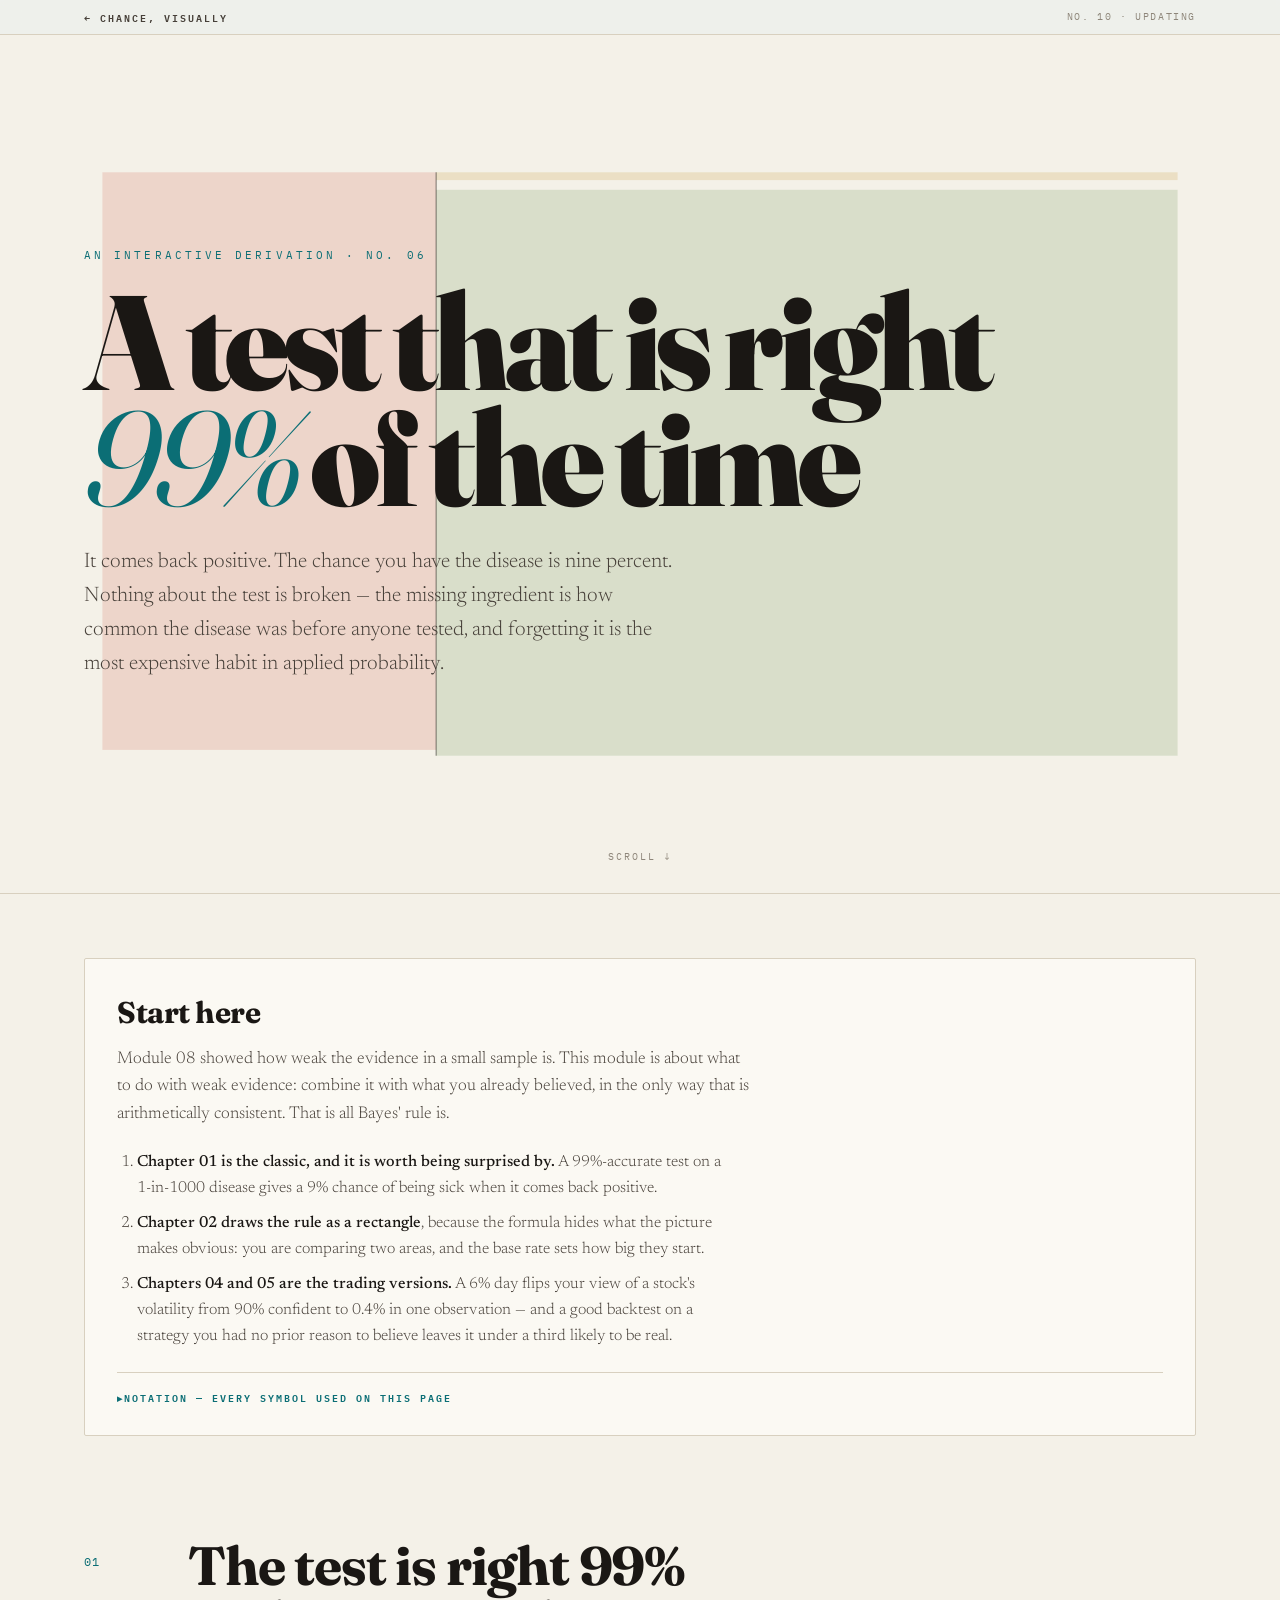
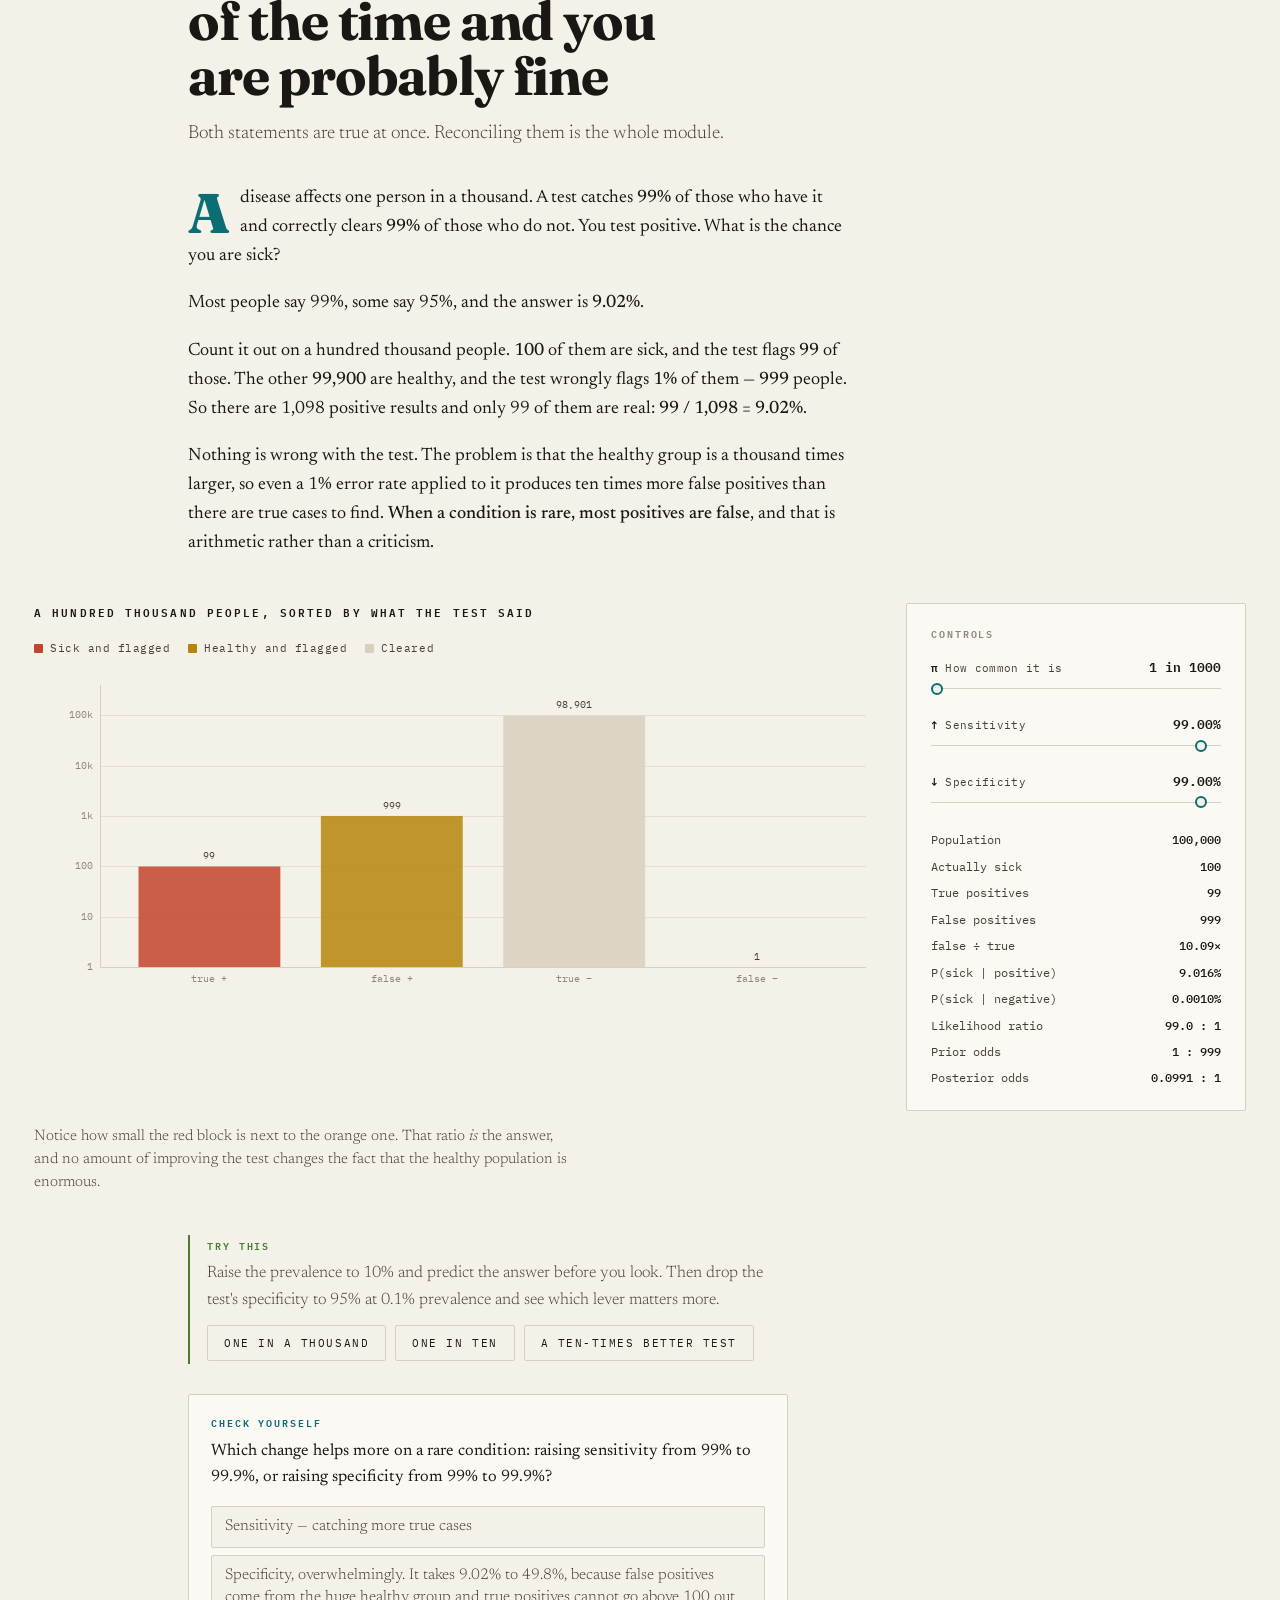
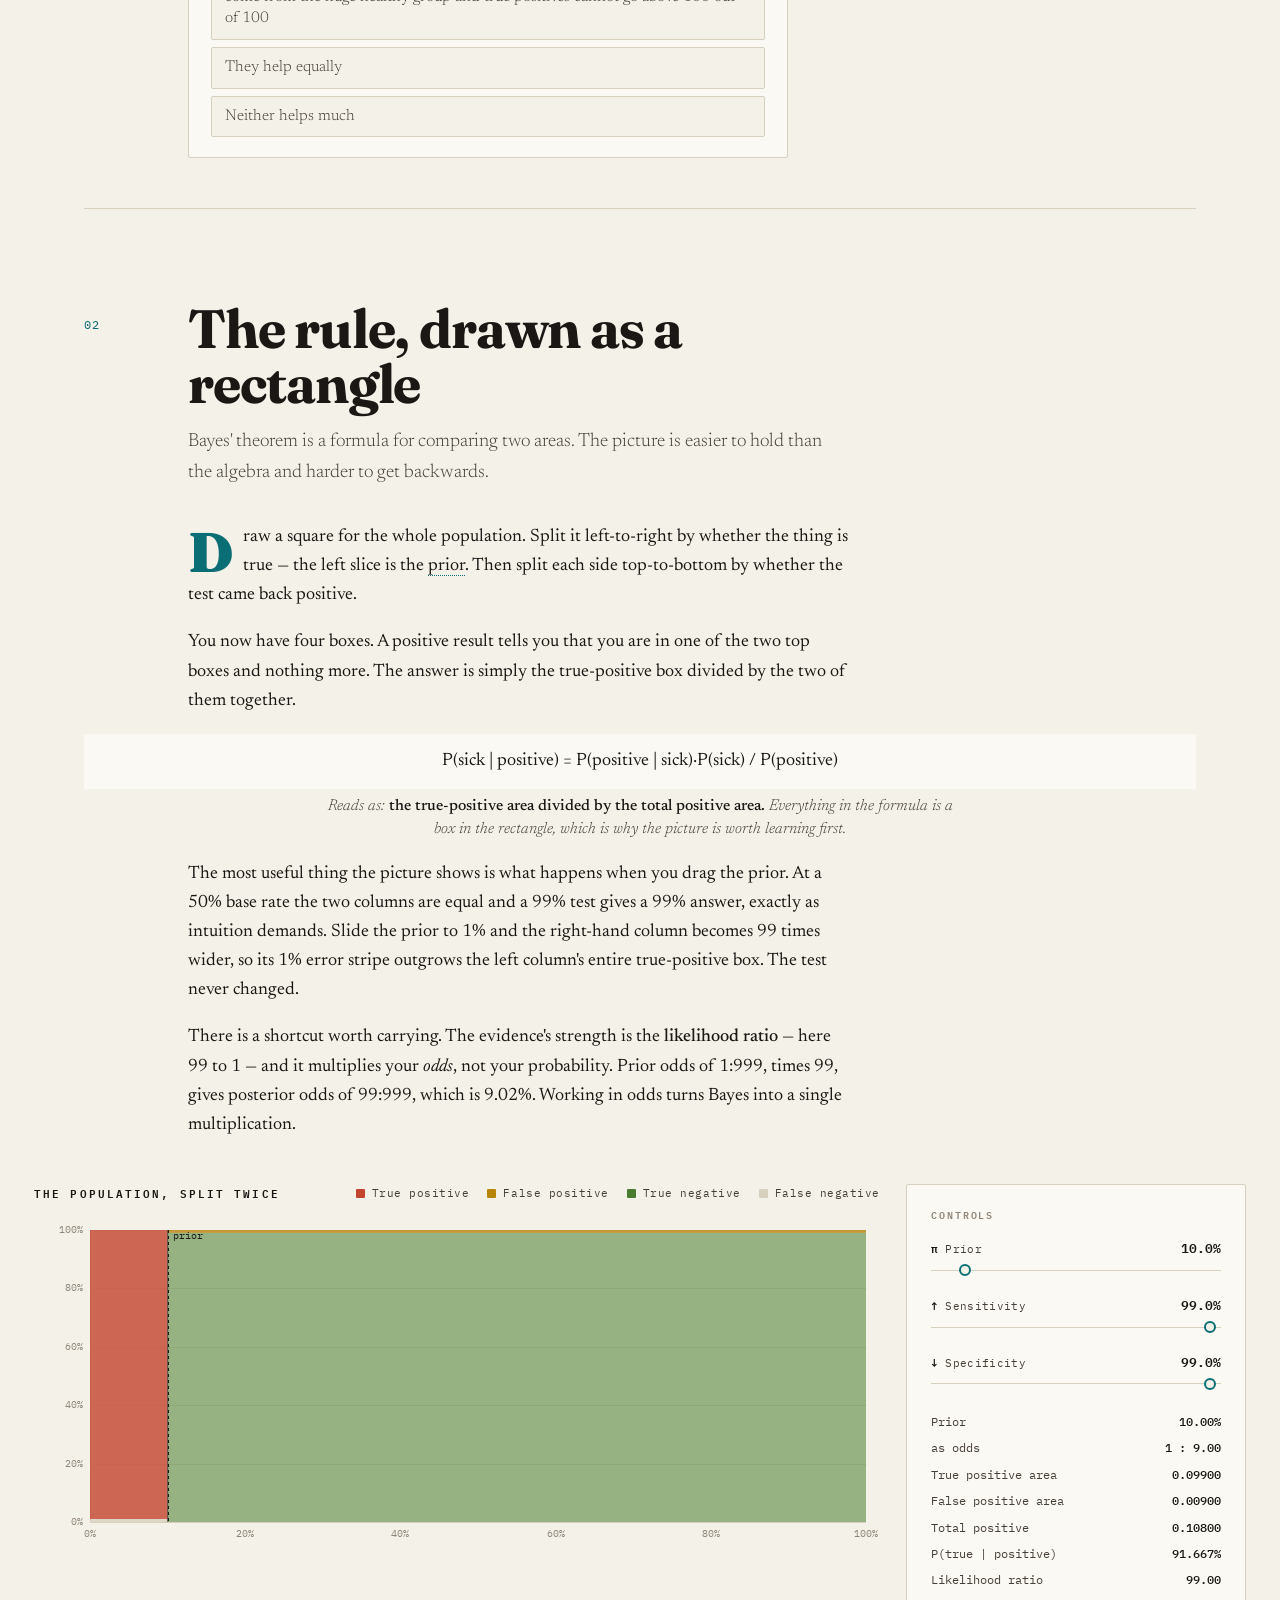
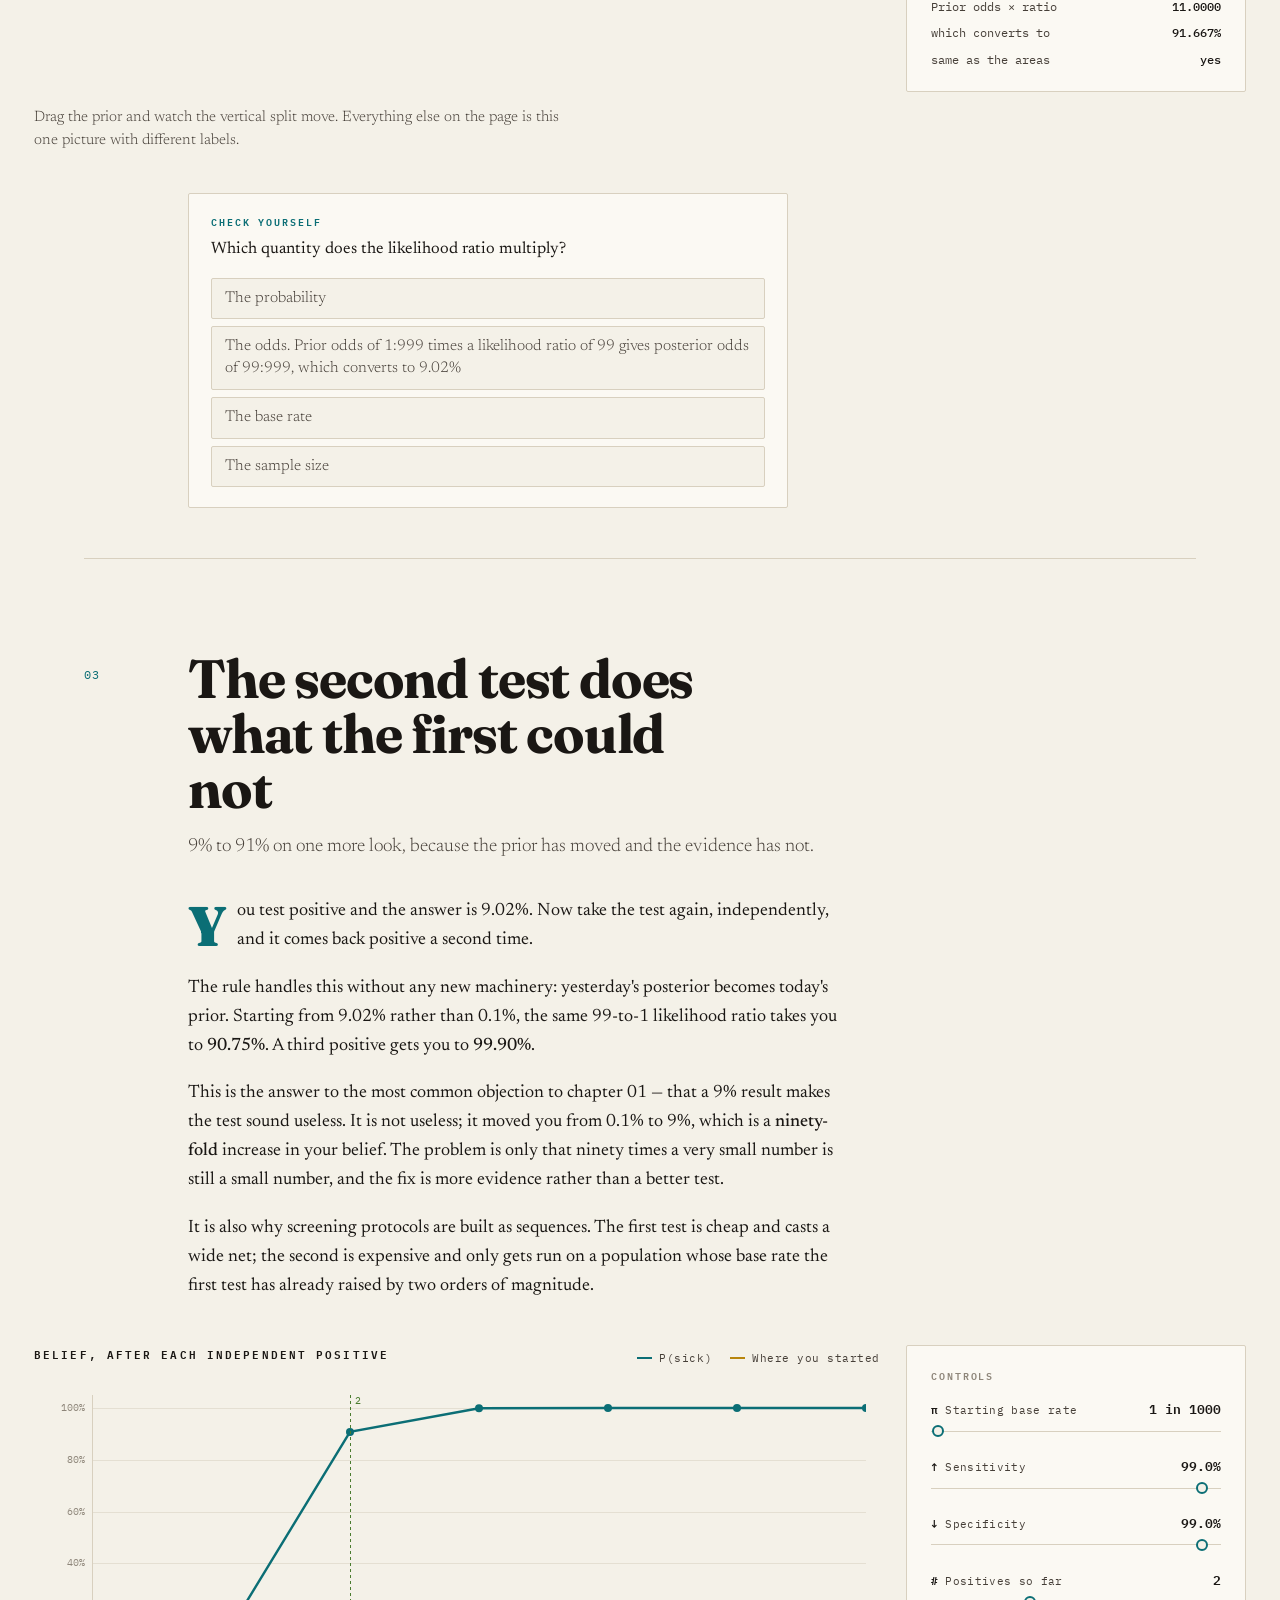
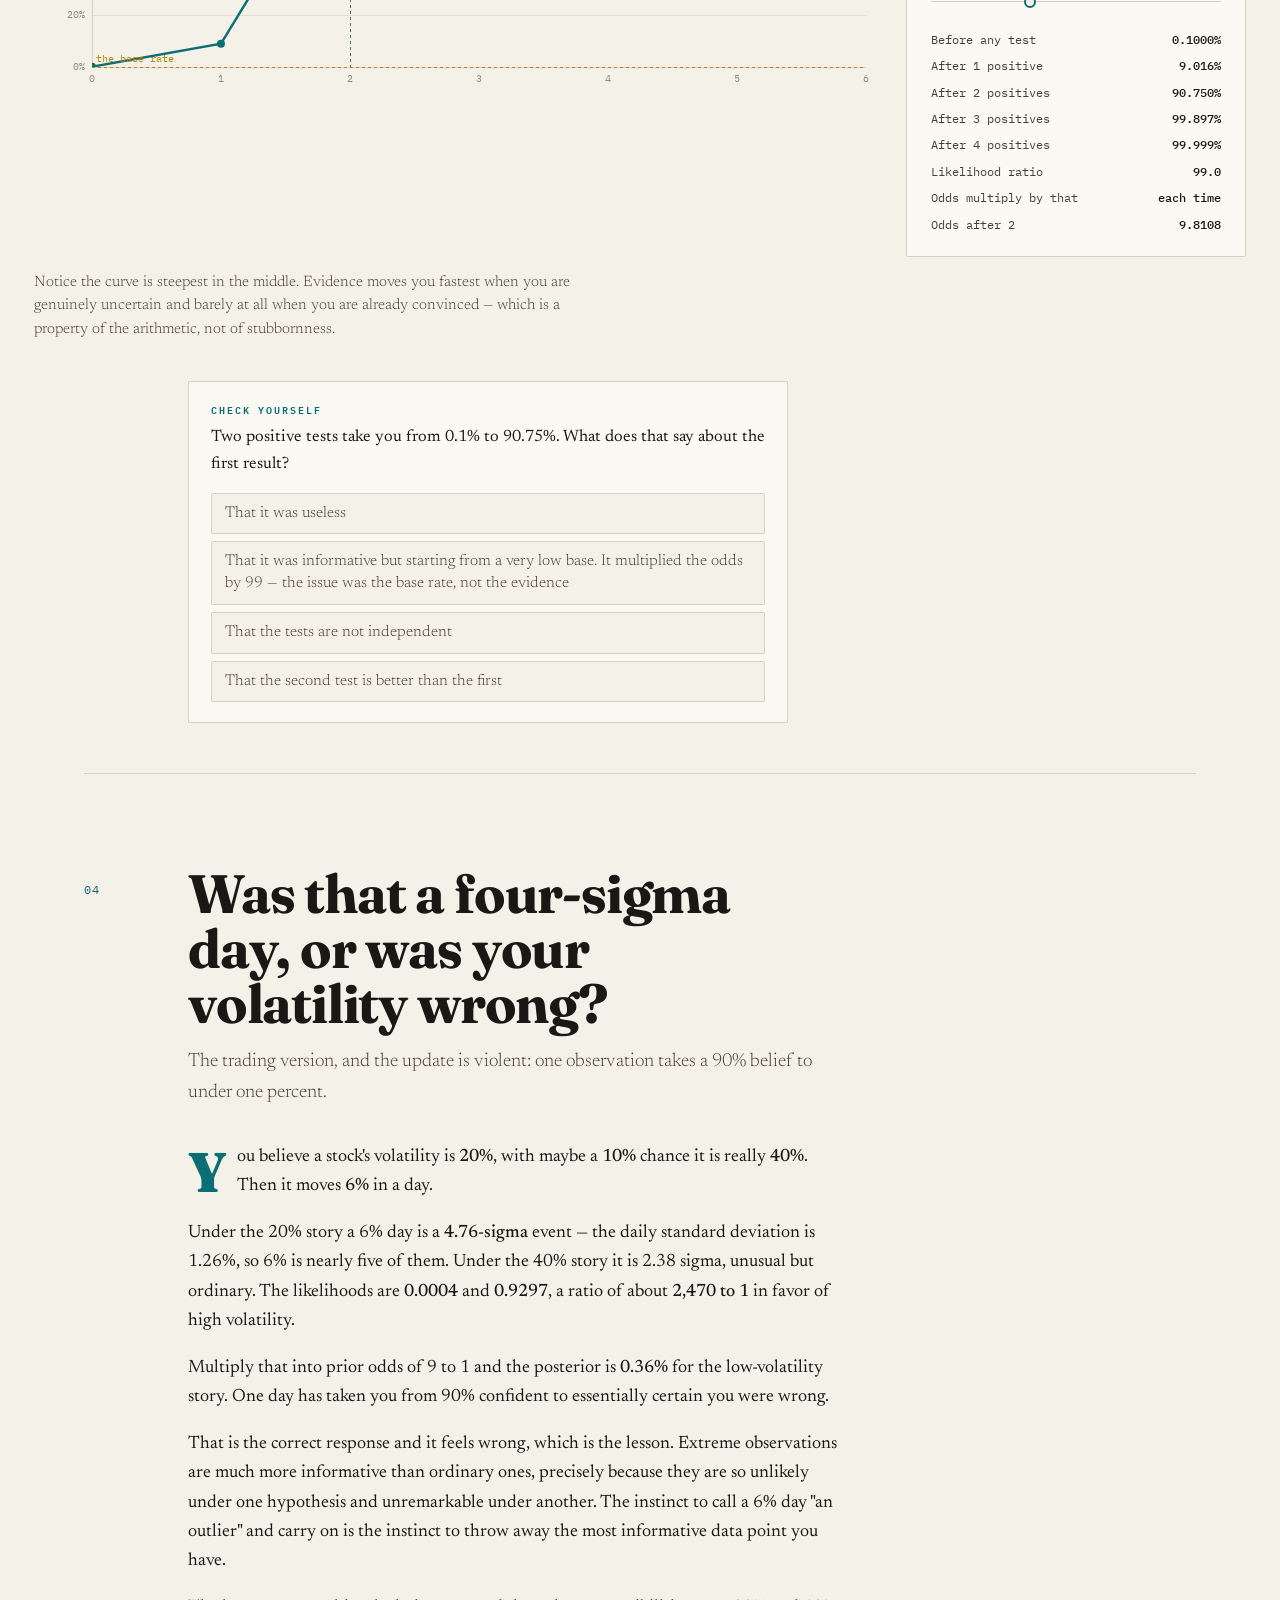
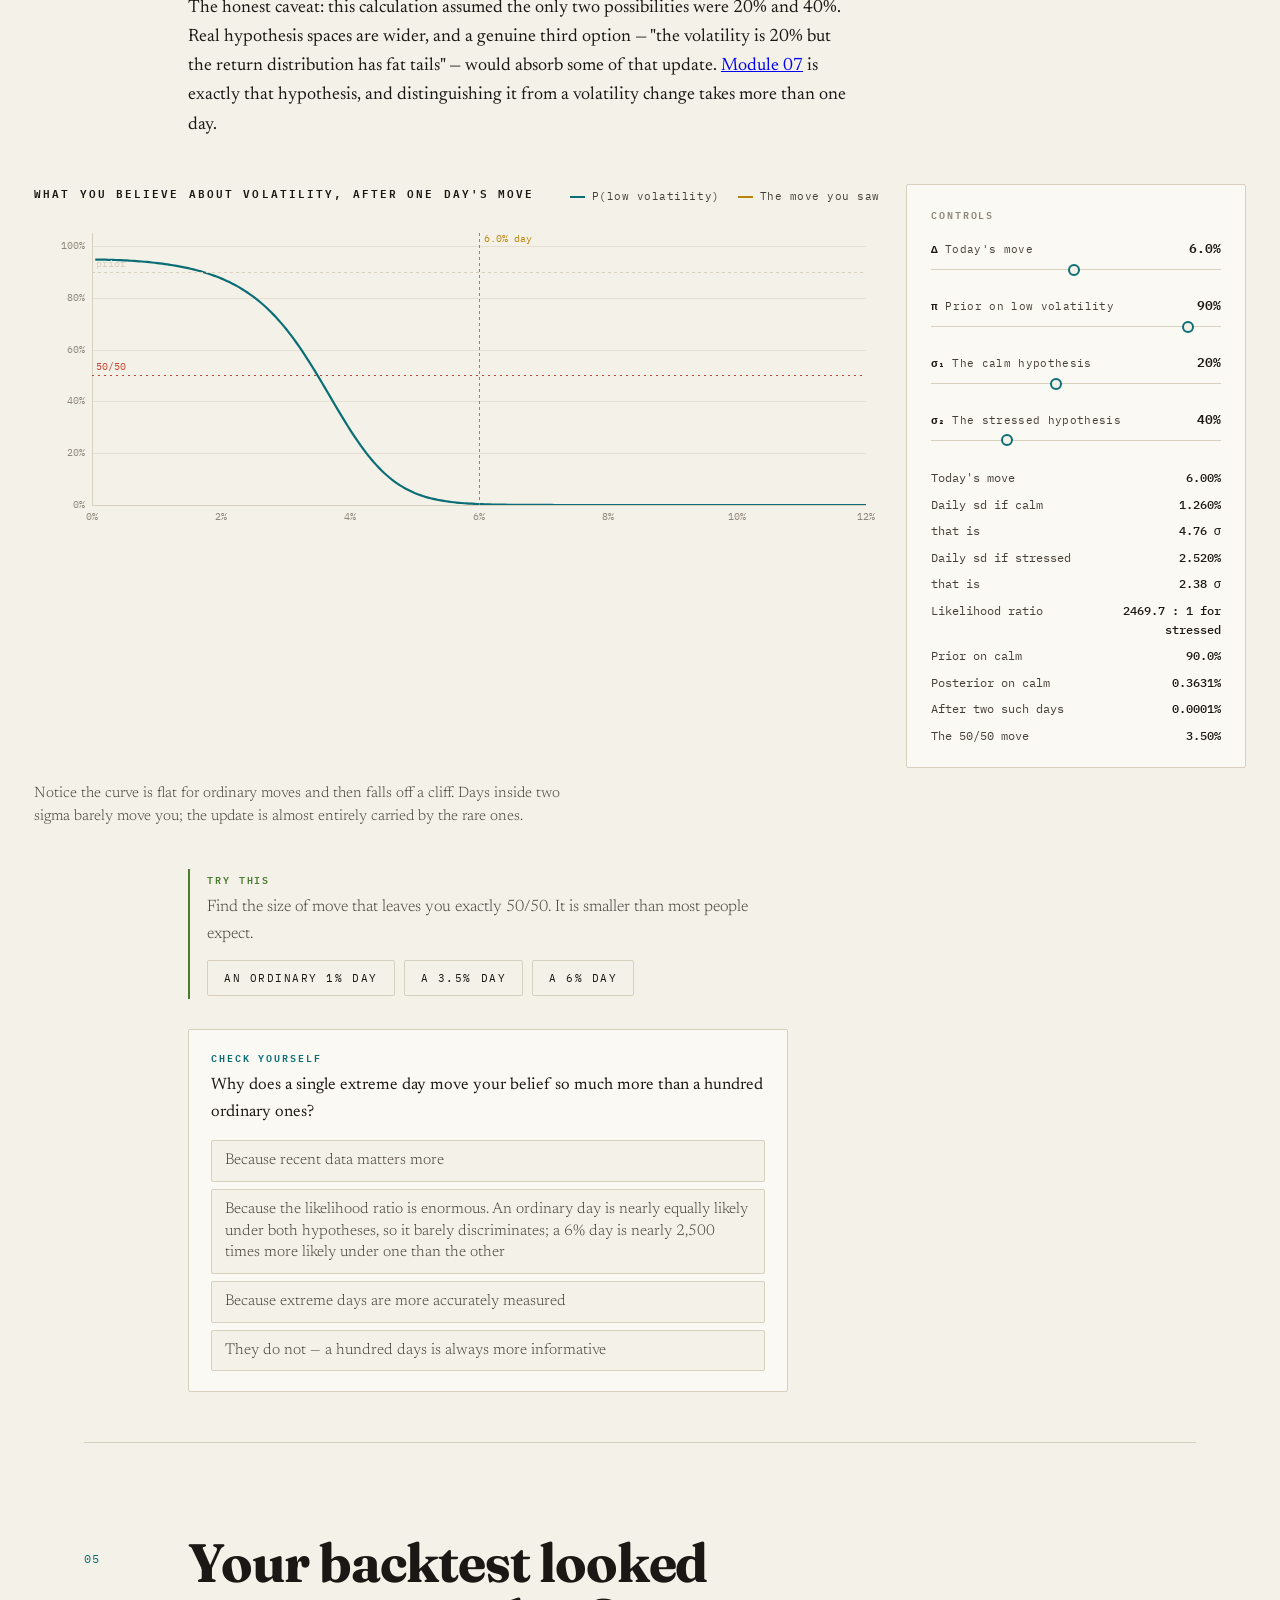
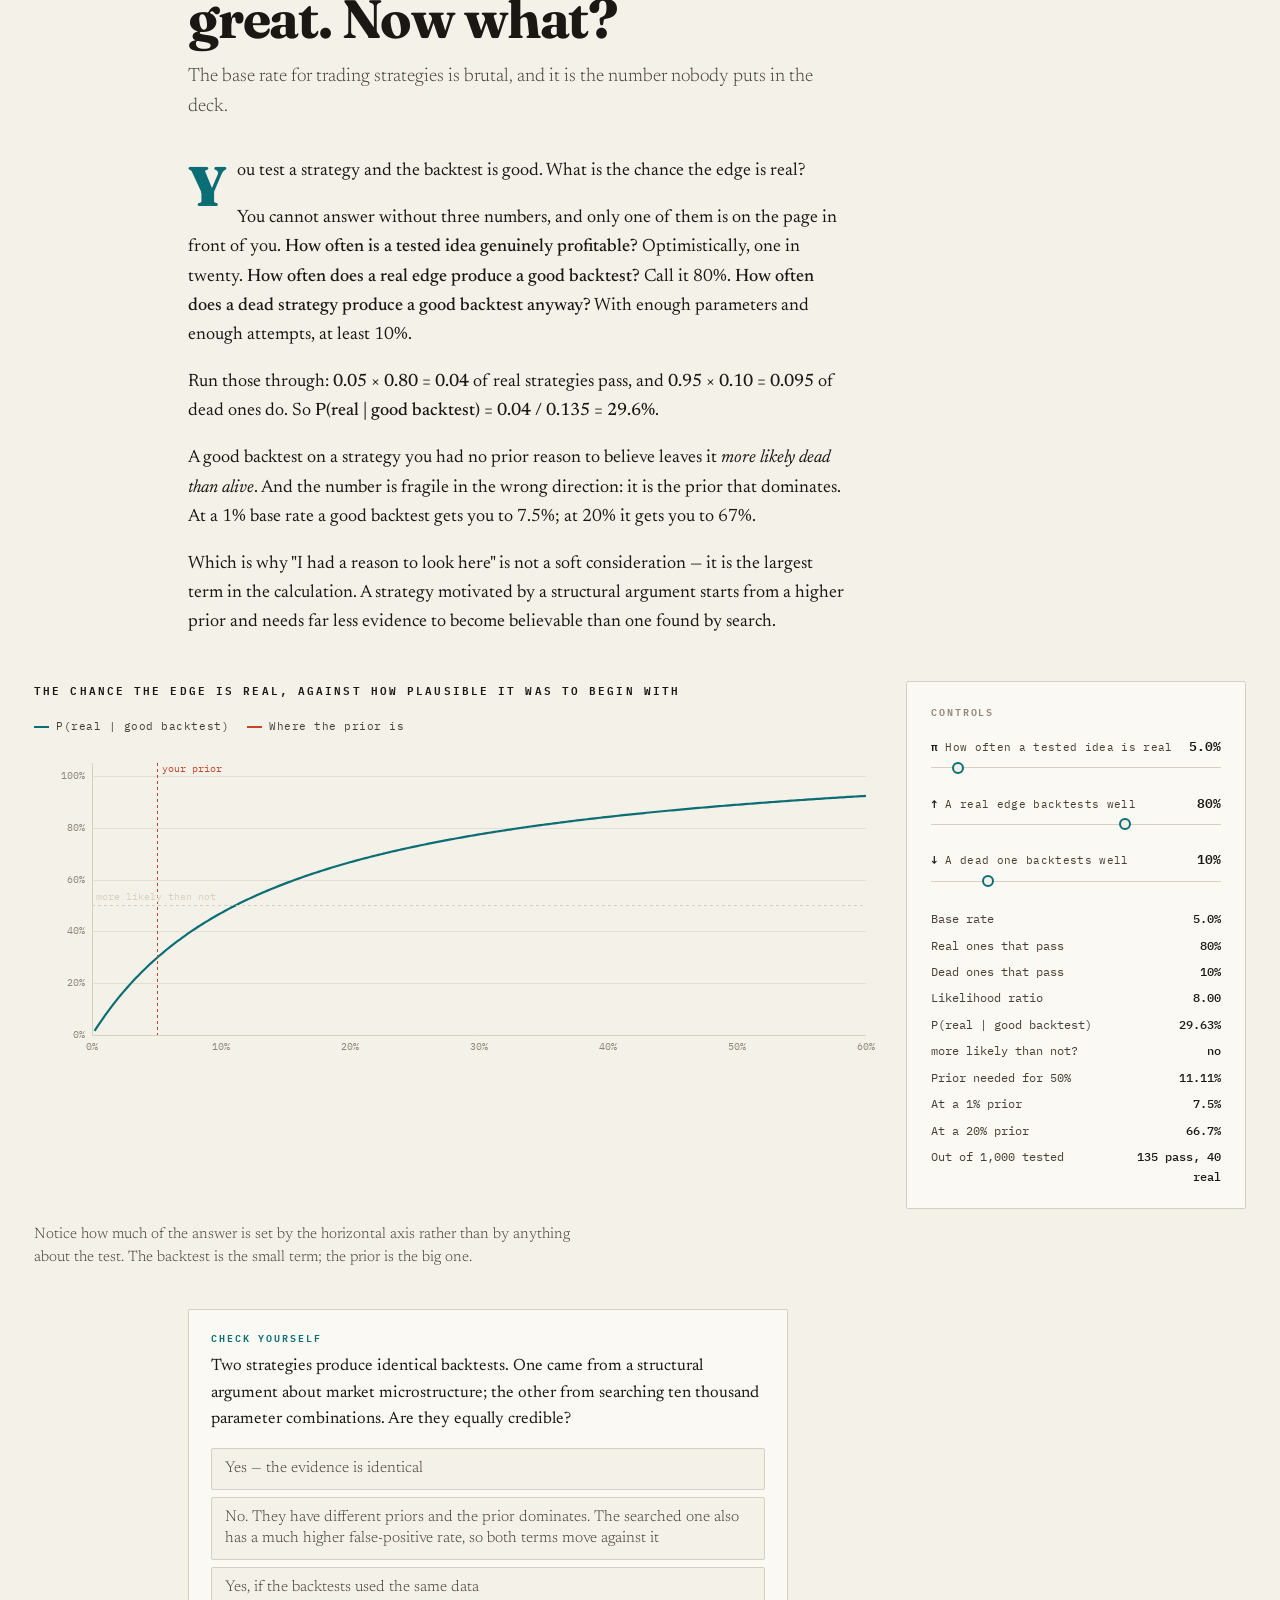
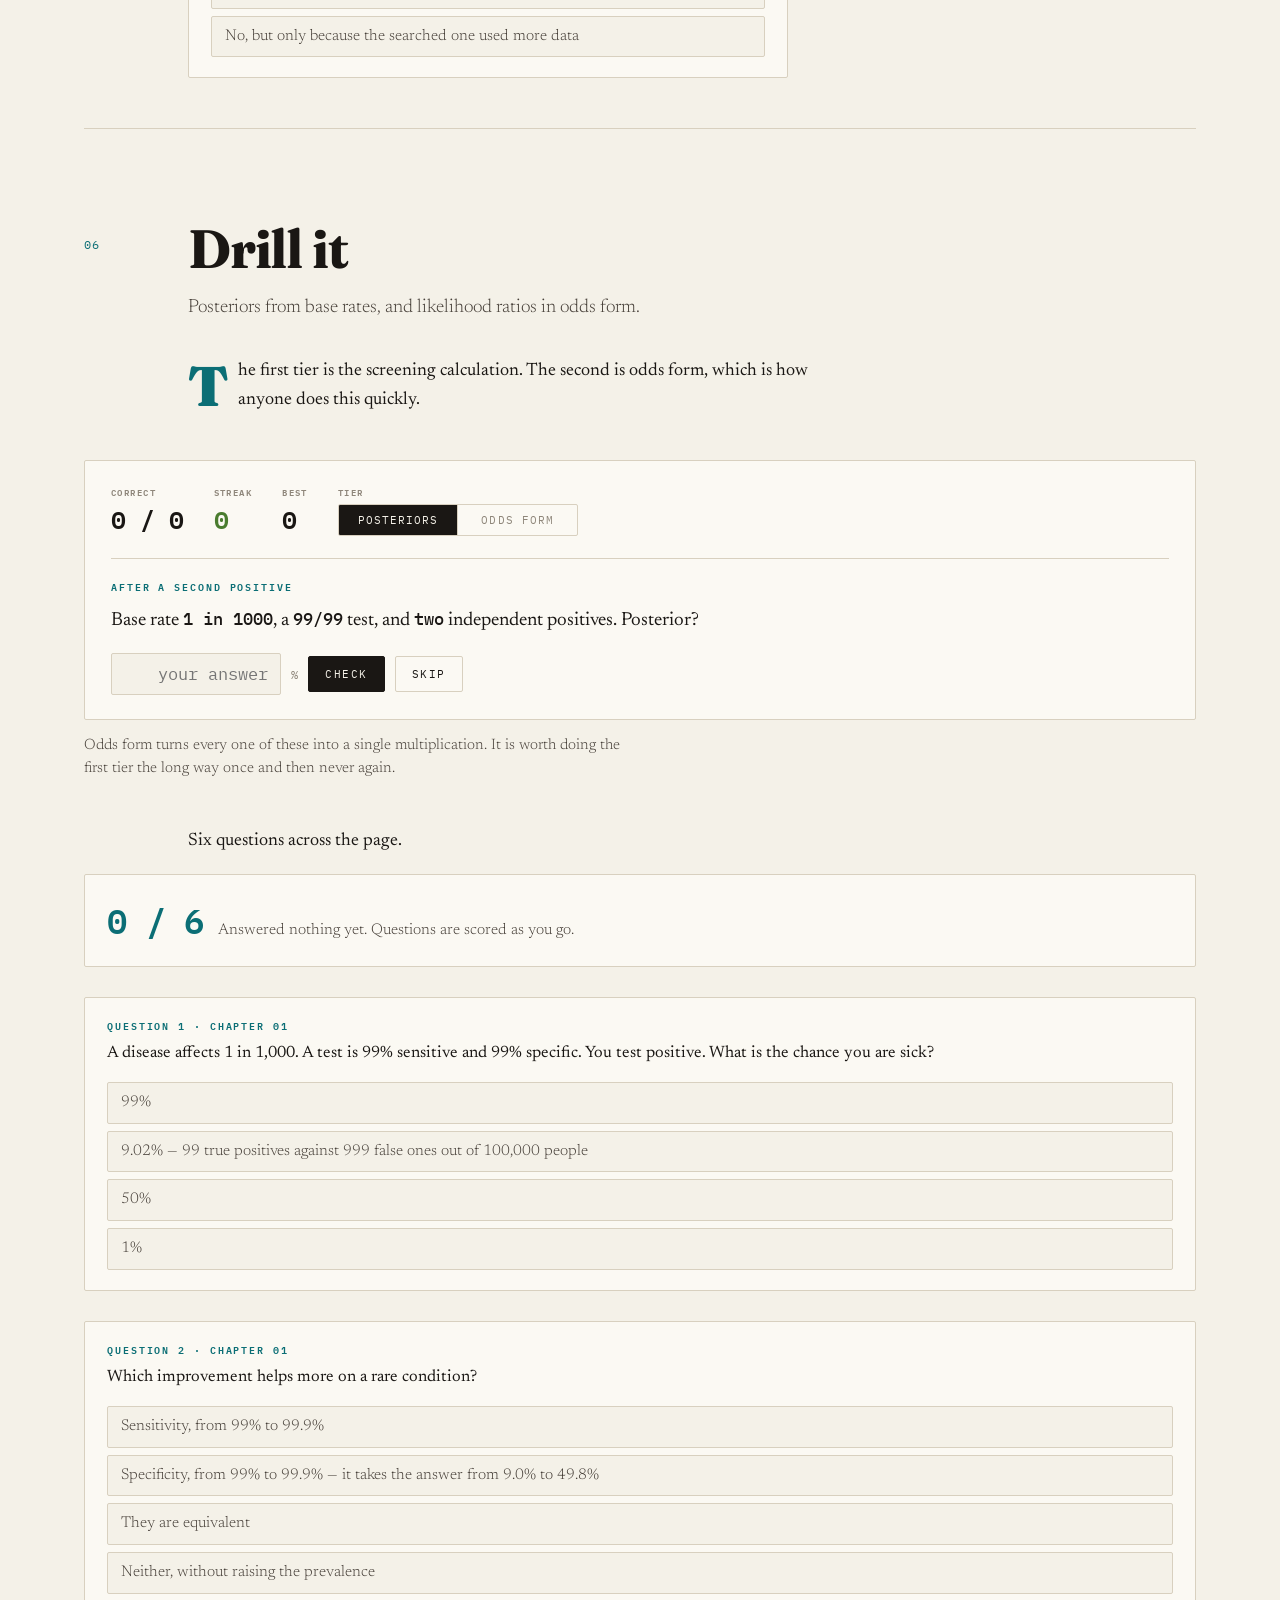
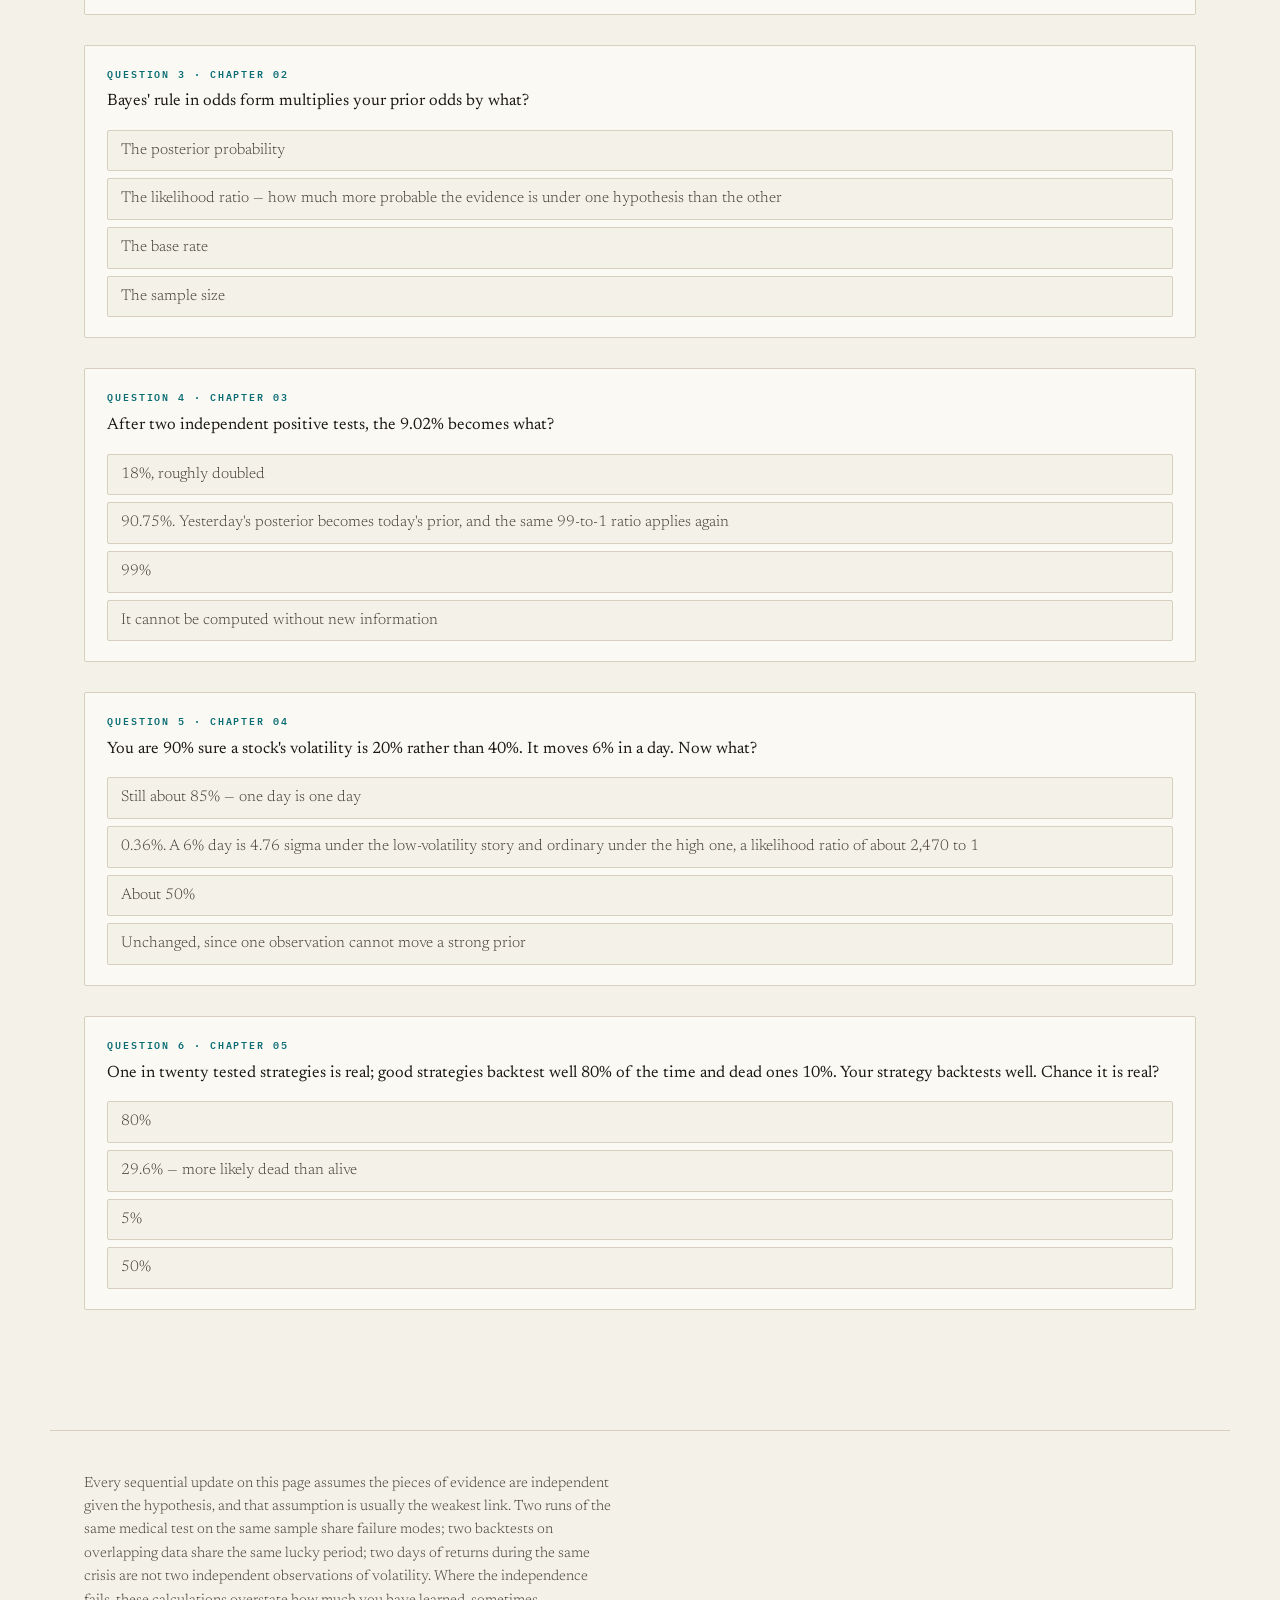
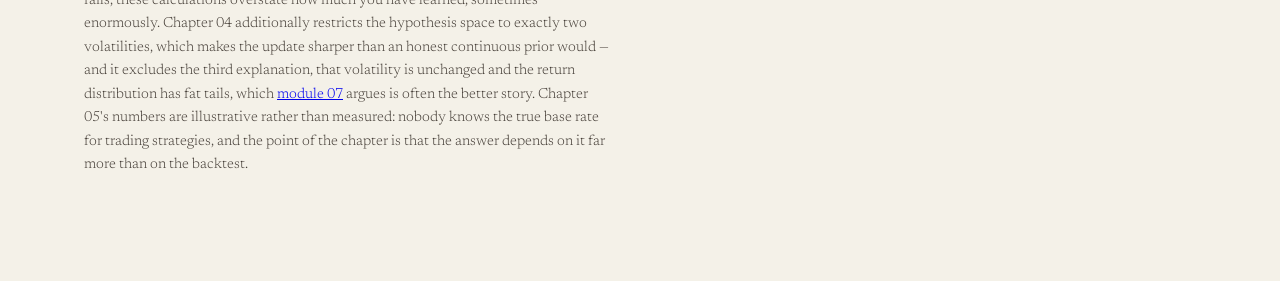
==== commit 5a035022: "Restructure into a thirteen-module course; add module 09, Testing a Claim Mapped the series against " ====
--- a/docs/bayes.html
+++ b/docs/bayes.html
@@ -27,7 +27,7 @@
 <header class="serieshead">
   <div class="in">
     <a class="home" href="index.html">← Chance, visually</a>
-    <span class="num">No. 06 · Updating</span>
+    <span class="num">No. 10 · Updating</span>
   </div>
 </header>
 
@@ -55,7 +55,7 @@
 
 <div class="orient">
   <h2>Start here</h2>
-  <p class="lede">Module 05 showed how weak the evidence in a small sample is. This module is about what to do with weak evidence: combine it with what you already believed, in the only way that is arithmetically consistent. That is all Bayes' rule is.</p>
+  <p class="lede">Module 08 showed how weak the evidence in a small sample is. This module is about what to do with weak evidence: combine it with what you already believed, in the only way that is arithmetically consistent. That is all Bayes' rule is.</p>
   <ol>
     <li><b>Chapter 01 is the classic, and it is worth being surprised by.</b> A 99%-accurate test on a 1-in-1000 disease gives a 9% chance of being sick when it comes back positive.</li>
     <li><b>Chapter 02 draws the rule as a rectangle</b>, because the formula hides what the picture makes obvious: you are comparing two areas, and the base rate sets how big they start.</li>
@@ -189,7 +189,7 @@
       <button>The base rate</button>
       <button>The sample size</button>
     </div>
-    <div class="ans"><b>The odds, which is why odds are the natural currency of evidence.</b> In odds form Bayes is a multiplication and nothing else, and independent pieces of evidence just multiply in sequence. It is also why <a href="odds.html">module 01</a>'s notations were worth learning — betting odds and evidential odds are the same object.</div>
+    <div class="ans"><b>The odds, which is why odds are the natural currency of evidence.</b> In odds form Bayes is a multiplication and nothing else, and independent pieces of evidence just multiply in sequence. It is also why <a href="odds.html">module 03</a>'s notations were worth learning — betting odds and evidential odds are the same object.</div>
   </div>
 </section>
 
@@ -255,7 +255,7 @@
     <p>Under the 20% story a 6% day is a <b>4.76-sigma</b> event — the daily standard deviation is 1.26%, so 6% is nearly five of them. Under the 40% story it is 2.38 sigma, unusual but ordinary. The likelihoods are <b>0.0004</b> and <b>0.9297</b>, a ratio of about <b>2,470 to 1</b> in favor of high volatility.</p>
     <p>Multiply that into prior odds of 9 to 1 and the posterior is <b>0.36%</b> for the low-volatility story. One day has taken you from 90% confident to essentially certain you were wrong.</p>
     <p>That is the correct response and it feels wrong, which is the lesson. Extreme observations are much more informative than ordinary ones, precisely because they are so unlikely under one hypothesis and unremarkable under another. The instinct to call a 6% day "an outlier" and carry on is the instinct to throw away the most informative data point you have.</p>
-    <p>The honest caveat: this calculation assumed the only two possibilities were 20% and 40%. Real hypothesis spaces are wider, and a genuine third option — "the volatility is 20% but the return distribution has fat tails" — would absorb some of that update. <a href="dist.html">Module 04</a> is exactly that hypothesis, and distinguishing it from a volatility change takes more than one day.</p>
+    <p>The honest caveat: this calculation assumed the only two possibilities were 20% and 40%. Real hypothesis spaces are wider, and a genuine third option — "the volatility is 20% but the return distribution has fat tails" — would absorb some of that update. <a href="dist.html">Module 07</a> is exactly that hypothesis, and distinguishing it from a volatility change takes more than one day.</p>
   </div>
 
   <figure class="bleed">
@@ -479,7 +479,7 @@
 </main>
 
 <footer>
-  <p class="n">Every sequential update on this page assumes the pieces of evidence are independent given the hypothesis, and that assumption is usually the weakest link. Two runs of the same medical test on the same sample share failure modes; two backtests on overlapping data share the same lucky period; two days of returns during the same crisis are not two independent observations of volatility. Where the independence fails, these calculations overstate how much you have learned, sometimes enormously. Chapter 04 additionally restricts the hypothesis space to exactly two volatilities, which makes the update sharper than an honest continuous prior would — and it excludes the third explanation, that volatility is unchanged and the return distribution has fat tails, which <a href="dist.html">module 04</a> argues is often the better story. Chapter 05's numbers are illustrative rather than measured: nobody knows the true base rate for trading strategies, and the point of the chapter is that the answer depends on it far more than on the backtest.</p>
+  <p class="n">Every sequential update on this page assumes the pieces of evidence are independent given the hypothesis, and that assumption is usually the weakest link. Two runs of the same medical test on the same sample share failure modes; two backtests on overlapping data share the same lucky period; two days of returns during the same crisis are not two independent observations of volatility. Where the independence fails, these calculations overstate how much you have learned, sometimes enormously. Chapter 04 additionally restricts the hypothesis space to exactly two volatilities, which makes the update sharper than an honest continuous prior would — and it excludes the third explanation, that volatility is unchanged and the return distribution has fat tails, which <a href="dist.html">module 07</a> argues is often the better story. Chapter 05's numbers are illustrative rather than measured: nobody knows the true base rate for trading strategies, and the point of the chapter is that the answer depends on it far more than on the backtest.</p>
 </footer>
 
 <script src="assets/lab.js"></script>
